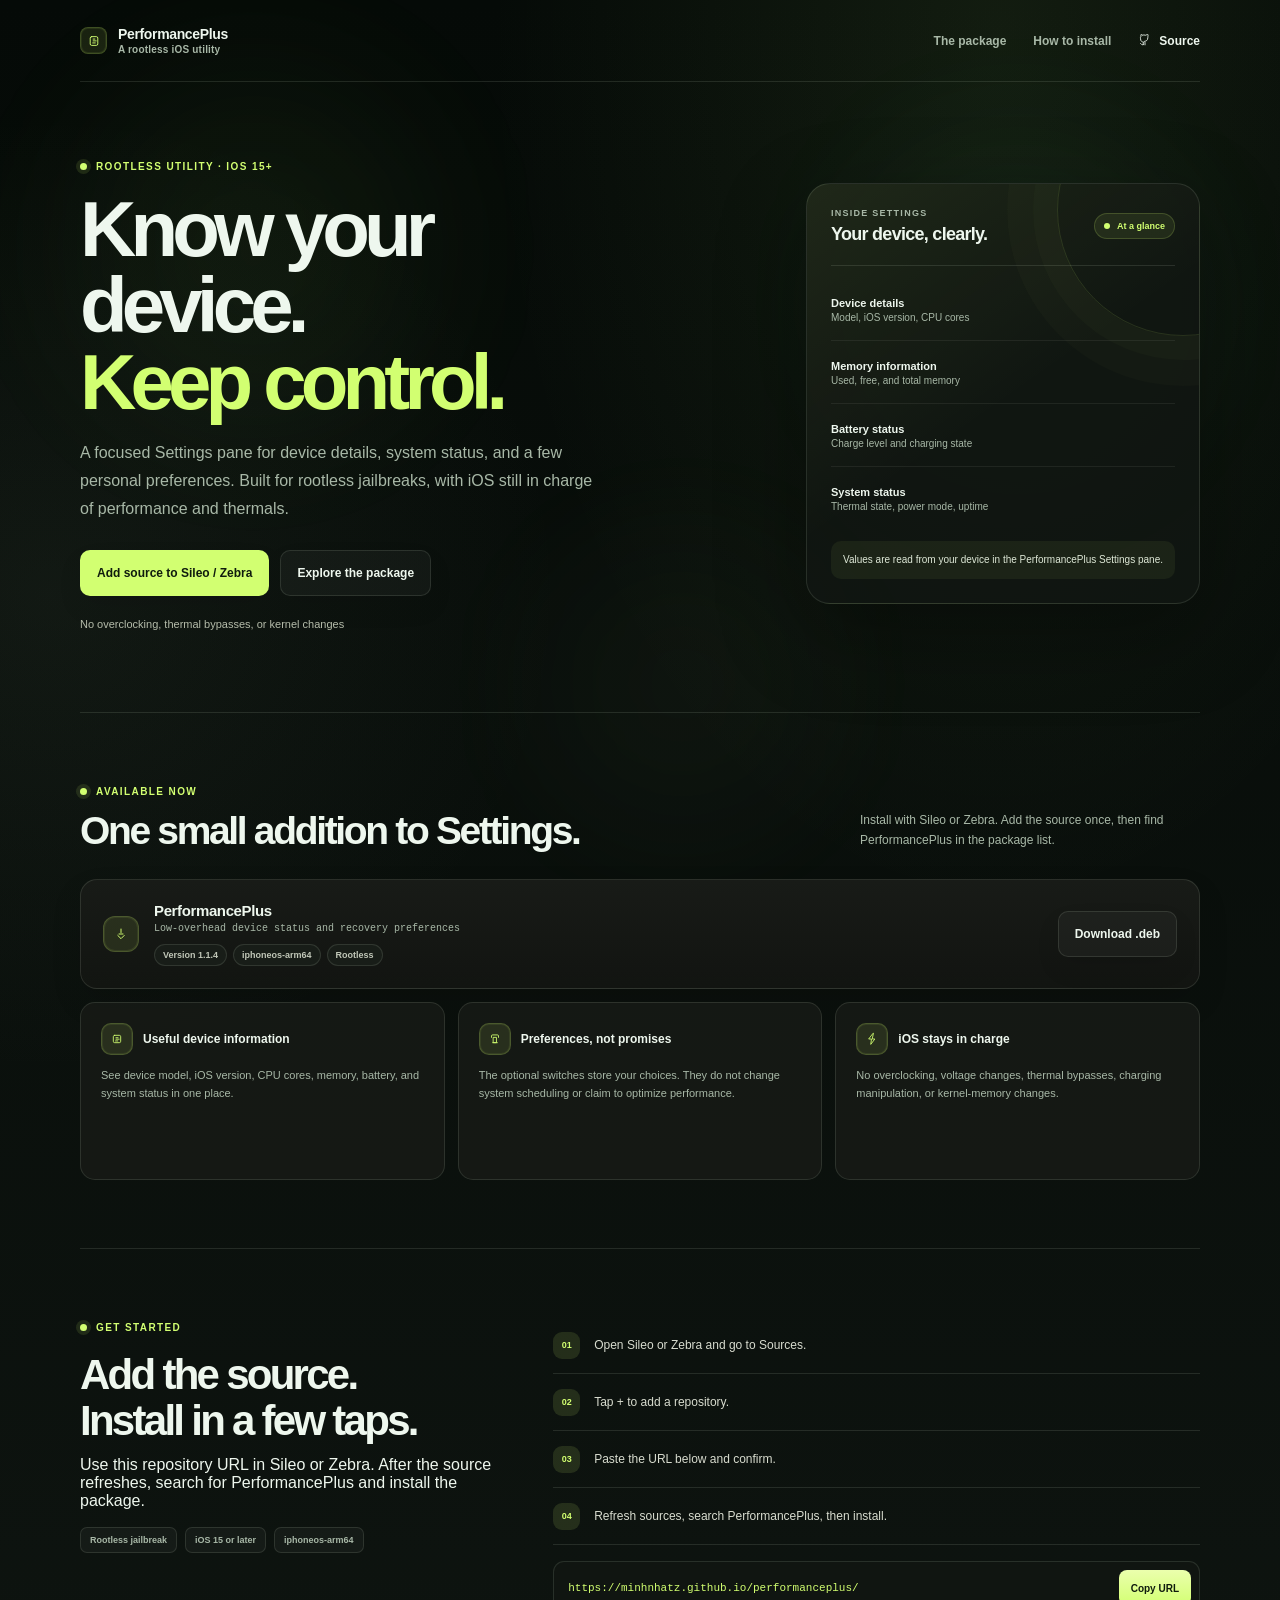
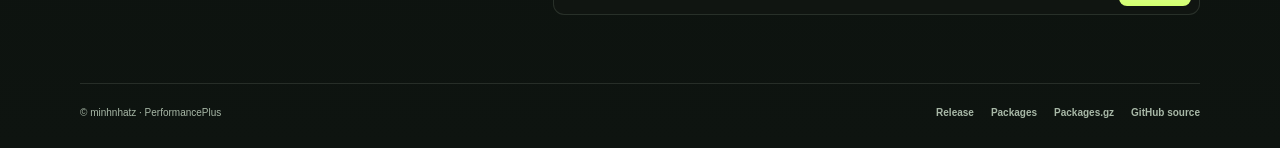
==== repo/index.html @ 2480eac1 "Add minimal icons to website Co-authored-by: Copilot <223556219+Copilot@users.noreply.github.com>" ====
<!doctype html>
<html lang="en">
<head>
  <meta charset="utf-8">
  <meta name="viewport" content="width=device-width, initial-scale=1">
  <meta name="theme-color" content="#10120f">
  <meta name="description" content="PerformancePlus is a rootless iOS tweak for device information and userspace preferences.">
  <title>PerformancePlus — Device info, at a glance</title>
  <link rel="stylesheet" href="styles.css?v=3">
  <script src="app.js?v=3" defer></script>
</head>
<body>
  <div class="bg-glow glow-one" aria-hidden="true"></div>
  <div class="bg-glow glow-two" aria-hidden="true"></div>
  <div class="bg-glow glow-three" aria-hidden="true"></div>

  <header class="shell topbar">
    <a class="brand" href="./" aria-label="PerformancePlus home">
      <span class="brand-mark" aria-hidden="true">
        <svg viewBox="0 0 24 24" aria-hidden="true"><path d="M8 4.5h8a2.5 2.5 0 0 1 2.5 2.5v10A2.5 2.5 0 0 1 16 19.5H8A2.5 2.5 0 0 1 5.5 17V7A2.5 2.5 0 0 1 8 4.5Zm2.5 4.2h3m-3 3.1h5.2M9.8 15.3h4.4" fill="none" stroke="currentColor" stroke-width="1.6" stroke-linecap="round" stroke-linejoin="round"/></svg>
      </span>
      <span>PerformancePlus<span class="brand-caption">A rootless iOS utility</span></span>
    </a>
    <nav class="nav-links" aria-label="Main navigation">
      <a href="#package">The package</a>
      <a href="#install">How to install</a>
      <a class="nav-github" href="https://github.com/minhnhatz/performanceplus" target="_blank" rel="noreferrer">
        <svg viewBox="0 0 24 24" aria-hidden="true"><path d="M9 18.3c-3.3 1-3.3-1.7-4.5-2.1m7.5 2.4V15a3.2 3.2 0 0 0-.9-2.5c2.8-.3 5.7-1.4 5.7-6.1A4.7 4.7 0 0 0 17 3.9a4.4 4.4 0 0 0-.1-3.1s-1.1-.3-3.6 1.3a12.5 12.5 0 0 0-6.6 0C6.3.5 5.2.8 5.2.8A4.4 4.4 0 0 0 5.1 3.9 4.7 4.7 0 0 0 4.3 8c0 4.7 2.9 5.8 5.7 6.1A3.2 3.2 0 0 0 9 15v3.3" fill="none" stroke="currentColor" stroke-width="1.5" stroke-linecap="round" stroke-linejoin="round"/></svg>
        Source
      </a>
    </nav>
  </header>

  <main>
    <section class="shell hero reveal" data-reveal>
      <div>
        <p class="eyebrow">Rootless utility · iOS 15+</p>
        <h1>Know your device.<br><span>Keep control.</span></h1>
        <p class="hero-copy">A focused Settings pane for device details, system status, and a few personal preferences. Built for rootless jailbreaks, with iOS still in charge of performance and thermals.</p>
        <div class="hero-actions">
          <a class="button button-primary" href="#install">Add source to Sileo / Zebra</a>
          <a class="button button-secondary" href="#package">Explore the package</a>
        </div>
        <p class="hero-note">No overclocking, thermal bypasses, or kernel changes</p>
      </div>

      <aside class="device-card reveal reveal-delay" data-reveal aria-label="Examples of device information shown in PerformancePlus">
        <div class="device-card-head">
          <div>
            <p class="device-card-label">Inside Settings</p>
            <h2>Your device, clearly.</h2>
          </div>
          <span class="device-chip">At a glance</span>
        </div>
        <ul class="device-list">
          <li>
            <span><strong>Device details</strong><small>Model, iOS version, CPU cores</small></span>
          </li>
          <li>
            <span><strong>Memory information</strong><small>Used, free, and total memory</small></span>
          </li>
          <li>
            <span><strong>Battery status</strong><small>Charge level and charging state</small></span>
          </li>
          <li>
            <span><strong>System status</strong><small>Thermal state, power mode, uptime</small></span>
          </li>
        </ul>
        <p class="device-card-foot">Values are read from your device in the PerformancePlus Settings pane.</p>
      </aside>
    </section>

    <section class="shell section reveal" id="package" data-reveal>
      <div class="section-heading">
        <div>
          <p class="eyebrow">Available now</p>
          <h2>One small addition to Settings.</h2>
        </div>
        <p>Install with Sileo or Zebra. Add the source once, then find PerformancePlus in the package list.</p>
      </div>

      <article class="package-card reveal reveal-delay" data-reveal>
        <div class="package-main">
          <span class="package-icon" aria-hidden="true">
            <svg viewBox="0 0 24 24" aria-hidden="true"><path d="M12 3.5v6m-3.4 2.5L12 12l3.4 0M6.5 14.5l5.5 5.5 5.5-5.5" fill="none" stroke="currentColor" stroke-width="1.7" stroke-linecap="round" stroke-linejoin="round"/></svg>
          </span>
          <div>
            <h3 class="package-title">PerformancePlus</h3>
            <p class="package-id">Low-overhead device status and recovery preferences</p>
            <div class="package-meta">
              <span class="pill">Version 1.1.4</span>
              <span class="pill">iphoneos-arm64</span>
              <span class="pill">Rootless</span>
            </div>
          </div>
        </div>
        <a class="button button-secondary package-download" href="pool/main/c/com.blue.performanceplus/com.blue.performanceplus_1.1.4_iphoneos-arm64.deb" download>Download .deb</a>
      </article>

      <div class="feature-grid">
        <article class="feature-card reveal" data-reveal>
          <div class="feature-head">
            <span class="feature-icon" aria-hidden="true">
              <svg viewBox="0 0 24 24" aria-hidden="true"><path d="M8 5.7h8a2.3 2.3 0 0 1 2.3 2.3v8A2.3 2.3 0 0 1 16 18.3H8A2.3 2.3 0 0 1 5.7 16V8A2.3 2.3 0 0 1 8 5.7Zm2.2 4.1h3.6M10.3 12.3h5.4M9.5 15.3h3.8" fill="none" stroke="currentColor" stroke-width="1.5" stroke-linecap="round" stroke-linejoin="round"/></svg>
            </span>
            <h3>Useful device information</h3>
          </div>
          <p>See device model, iOS version, CPU cores, memory, battery, and system status in one place.</p>
        </article>
        <article class="feature-card reveal reveal-delay" data-reveal>
          <div class="feature-head">
            <span class="feature-icon" aria-hidden="true">
              <svg viewBox="0 0 24 24" aria-hidden="true"><path d="M6 9.2V6.8A1.8 1.8 0 0 1 7.8 5h8.4A1.8 1.8 0 0 1 18 6.8v2.4M8 18.3h8M9.5 9.2h5v9.1h-5z" fill="none" stroke="currentColor" stroke-width="1.5" stroke-linecap="round" stroke-linejoin="round"/></svg>
            </span>
            <h3>Preferences, not promises</h3>
          </div>
          <p>The optional switches store your choices. They do not change system scheduling or claim to optimize performance.</p>
        </article>
        <article class="feature-card reveal reveal-delay-2" data-reveal>
          <div class="feature-head">
            <span class="feature-icon" aria-hidden="true">
              <svg viewBox="0 0 24 24" aria-hidden="true"><path d="M13.3 2.8 6.3 12h4.8l-1.2 9.2 7-9.2h-4.5l1.9-9.2Z" fill="none" stroke="currentColor" stroke-width="1.5" stroke-linecap="round" stroke-linejoin="round"/></svg>
            </span>
            <h3>iOS stays in charge</h3>
          </div>
          <p>No overclocking, voltage changes, thermal bypasses, charging manipulation, or kernel-memory changes.</p>
        </article>
      </div>
    </section>

    <section class="shell section reveal" id="install" data-reveal>
      <div class="install-layout">
        <div class="install-intro">
          <p class="eyebrow">Get started</p>
          <h2>Add the source.<br>Install in a few taps.</h2>
          <p>Use this repository URL in Sileo or Zebra. After the source refreshes, search for PerformancePlus and install the package.</p>
          <div class="compatibility" aria-label="Compatibility">
            <span>Rootless jailbreak</span>
            <span>iOS 15 or later</span>
            <span>iphoneos-arm64</span>
          </div>
        </div>
        <div class="reveal reveal-delay" data-reveal>
          <ol class="install-steps">
            <li>Open Sileo or Zebra and go to Sources.</li>
            <li>Tap + to add a repository.</li>
            <li>Paste the URL below and confirm.</li>
            <li>Refresh sources, search PerformancePlus, then install.</li>
          </ol>
          <div class="source-copy">
            <code>https://minhnhatz.github.io/performanceplus/</code>
            <button type="button" data-copy-source="https://minhnhatz.github.io/performanceplus/" aria-label="Copy repository URL">Copy URL</button>
            <span class="sr-only" id="copy-status" aria-live="polite"></span>
          </div>
        </div>
      </div>
    </section>
  </main>

  <footer class="shell footer">
    <p>© minhnhatz · PerformancePlus</p>
    <nav class="footer-links" aria-label="Repository links">
      <a href="Release">Release</a>
      <a href="Packages">Packages</a>
      <a href="Packages.gz">Packages.gz</a>
      <a href="https://github.com/minhnhatz/performanceplus" target="_blank" rel="noreferrer">GitHub source</a>
    </nav>
  </footer>
</body>
</html>
---- repo/styles.css ----
:root {
  color-scheme: dark;
  --page: #050b08;
  --surface: rgba(17, 22, 18, 0.92);
  --surface-raised: rgba(26, 31, 25, 0.96);
  --text: #eef7ee;
  --muted: #a8b8a7;
  --line: rgba(218, 232, 209, 0.12);
  --accent: #d2ff71;
  --accent-ink: #0f1b0d;
  --blue: #d7f0b2;
  --shell: 1120px;
  font-family: -apple-system, BlinkMacSystemFont, "Segoe UI", sans-serif;
  font-synthesis: none;
  text-rendering: optimizeLegibility;
}

* {
  box-sizing: border-box;
}

html {
  min-width: 320px;
  scroll-behavior: smooth;
  scroll-padding-top: 88px;
}

body {
  position: relative;
  min-height: 100vh;
  margin: 0;
  color: var(--text);
  background:
    radial-gradient(ellipse at 78% 2%, rgba(179, 244, 123, 0.08), transparent 32rem),
    radial-gradient(ellipse at 4% 34%, rgba(136, 160, 130, 0.08), transparent 32rem),
    linear-gradient(180deg, #050a07 0%, #0e1410 100%);
  overflow-x: hidden;
}

.bg-glow {
  position: fixed;
  z-index: 0;
  border-radius: 50%;
  filter: blur(90px);
  opacity: 0.75;
  pointer-events: none;
  animation: floatGlow 9s ease-in-out infinite alternate;
}

.glow-one {
  top: 8%;
  left: 6%;
  width: 22rem;
  height: 22rem;
  background: rgba(170, 232, 107, 0.08);
}

.glow-two {
  right: 8%;
  top: 16%;
  width: 20rem;
  height: 20rem;
  background: rgba(110, 255, 180, 0.08);
  animation-delay: 1.2s;
}

.glow-three {
  left: 42%;
  bottom: 8%;
  width: 18rem;
  height: 18rem;
  background: rgba(204, 255, 166, 0.05);
  animation-delay: 2.2s;
}

a {
  color: inherit;
  text-decoration: none;
}

a:focus-visible,
button:focus-visible {
  outline: 3px solid var(--accent);
  outline-offset: 4px;
}

button {
  font: inherit;
}

.shell {
  width: min(var(--shell), calc(100% - 48px));
  margin: 0 auto;
}

.topbar {
  position: relative;
  z-index: 1;
  display: flex;
  min-height: 82px;
  align-items: center;
  justify-content: space-between;
  border-bottom: 1px solid var(--line);
}

main {
  position: relative;
  z-index: 1;
}

.brand {
  display: inline-flex;
  align-items: center;
  gap: 11px;
  font-size: 14px;
  font-weight: 750;
  letter-spacing: -0.025em;
}

.brand-mark,
.package-icon,
.feature-icon {
  display: inline-flex;
  align-items: center;
  justify-content: center;
  color: var(--accent);
  background: rgba(210, 255, 113, 0.1);
  border: 1px solid rgba(210, 255, 113, 0.2);
  box-shadow: inset 0 0 0 1px rgba(210, 255, 113, 0.08);
}

.brand-mark {
  width: 27px;
  height: 27px;
  border-radius: 8px;
}

.brand-mark svg,
.package-icon svg,
.feature-icon svg,
.nav-github svg {
  width: 14px;
  height: 14px;
}

.brand-caption {
  display: block;
  margin-top: 2px;
  color: var(--muted);
  font-size: 10px;
  font-weight: 550;
  letter-spacing: 0.02em;
}

.nav-links {
  display: flex;
  align-items: center;
  gap: 27px;
  color: var(--muted);
  font-size: 12px;
  font-weight: 650;
}

.nav-links a,
.footer-links a {
  transition: color 150ms ease;
}

.nav-links a:hover,
.footer-links a:hover {
  color: var(--accent);
}

.nav-github {
  display: inline-flex;
  align-items: center;
  gap: 7px;
  color: var(--text);
}

.nav-github svg {
  display: block;
}

.hero {
  display: grid;
  min-height: 570px;
  grid-template-columns: minmax(0, 1.05fr) minmax(340px, 0.95fr);
  align-items: center;
  gap: 70px;
  padding: 74px 0 82px;
}

.eyebrow {
  display: inline-flex;
  align-items: center;
  gap: 9px;
  margin: 0 0 19px;
  color: var(--accent);
  font-size: 10px;
  font-weight: 800;
  letter-spacing: 0.14em;
  text-transform: uppercase;
}

.eyebrow::before {
  width: 7px;
  height: 7px;
  background: currentColor;
  border-radius: 50%;
  box-shadow: 0 0 0 4px rgba(210, 255, 113, 0.11);
  content: "";
}

h1,
h2,
h3,
p {
  margin-top: 0;
}

h1 {
  max-width: 640px;
  margin-bottom: 19px;
  font-size: clamp(48px, 7vw, 78px);
  font-weight: 720;
  letter-spacing: -0.075em;
  line-height: 0.98;
}

h1 span {
  color: var(--accent);
}

.hero-copy {
  max-width: 520px;
  margin-bottom: 27px;
  color: var(--muted);
  font-size: 16px;
  line-height: 1.75;
}

.hero-actions {
  display: flex;
  flex-wrap: wrap;
  align-items: center;
  gap: 11px;
}

.button {
  display: inline-flex;
  min-height: 46px;
  align-items: center;
  justify-content: center;
  gap: 9px;
  padding: 0 16px;
  border: 1px solid transparent;
  border-radius: 10px;
  cursor: pointer;
  font-size: 12px;
  font-weight: 750;
  transition: transform 180ms ease, background 180ms ease, border-color 180ms ease, box-shadow 180ms ease;
  box-shadow: 0 12px 24px rgba(0, 0, 0, 0.08);
}

.button:hover {
  transform: translateY(-2px) scale(1.01);
  box-shadow: 0 18px 32px rgba(160, 215, 100, 0.18);
}

.button-primary {
  color: var(--accent-ink);
  background: var(--accent);
}

.button-primary:hover {
  background: #dffb8b;
}

.button-secondary {
  color: var(--text);
  background: rgba(255, 255, 255, 0.035);
  border-color: var(--line);
}

.button-secondary:hover {
  border-color: rgba(210, 255, 113, 0.45);
}

.hero-note {
  display: flex;
  align-items: center;
  gap: 8px;
  margin: 22px 0 0;
  color: #b5bcaa;
  font-size: 11px;
}

.device-card {
  position: relative;
  overflow: hidden;
  max-width: 440px;
  justify-self: end;
  padding: 24px;
  background:
    linear-gradient(145deg, rgba(210, 255, 113, 0.08), transparent 52%),
    var(--surface);
  border: 1px solid var(--line);
  border-radius: 24px;
  box-shadow: 0 28px 90px rgba(0, 0, 0, 0.32);
  transition: transform 250ms ease, box-shadow 250ms ease, border-color 250ms ease;
}

.device-card:hover,
.package-card:hover,
.feature-card:hover {
  transform: translateY(-4px);
  border-color: rgba(210, 255, 113, 0.25);
  box-shadow: 0 24px 60px rgba(0, 0, 0, 0.22);
}

.device-card::after {
  position: absolute;
  top: -100px;
  right: -110px;
  width: 250px;
  height: 250px;
  border: 1px solid rgba(210, 255, 113, 0.12);
  border-radius: 50%;
  box-shadow: 0 0 0 24px rgba(210, 255, 113, 0.02), 0 0 0 50px rgba(210, 255, 113, 0.015);
  animation: ringPulse 6s ease-in-out infinite alternate;
  content: "";
  pointer-events: none;
}

.device-card-head {
  position: relative;
  z-index: 1;
  display: flex;
  align-items: center;
  justify-content: space-between;
  padding-bottom: 20px;
  border-bottom: 1px solid var(--line);
}

.device-card-label {
  margin: 0 0 6px;
  color: var(--muted);
  font-size: 9px;
  font-weight: 800;
  letter-spacing: 0.14em;
  text-transform: uppercase;
}

.device-card-head h2 {
  margin: 0;
  font-size: 18px;
  font-weight: 680;
  letter-spacing: -0.04em;
}

.device-chip {
  display: inline-flex;
  align-items: center;
  gap: 7px;
  padding: 7px 9px;
  color: var(--accent);
  background: rgba(210, 255, 113, 0.08);
  border: 1px solid rgba(210, 255, 113, 0.18);
  border-radius: 999px;
  font-size: 9px;
  font-weight: 750;
}

.device-chip::before {
  width: 6px;
  height: 6px;
  background: currentColor;
  border-radius: 50%;
  content: "";
}

.device-list {
  position: relative;
  z-index: 1;
  display: grid;
  gap: 2px;
  margin: 14px 0 0;
  padding: 0;
  list-style: none;
}

.device-list li {
  display: flex;
  min-height: 61px;
  align-items: center;
  gap: 13px;
  border-bottom: 1px solid rgba(231, 238, 218, 0.07);
}

.device-list li:last-child {
  border-bottom: 0;
}

.device-list strong,
.device-list small {
  display: block;
}

.device-list strong {
  margin-bottom: 3px;
  font-size: 11px;
  font-weight: 700;
}

.device-list small {
  color: var(--muted);
  font-size: 10px;
}

.device-card-foot {
  position: relative;
  z-index: 1;
  margin: 11px 0 0;
  padding: 11px 12px;
  color: #dfe9d8;
  background: rgba(210, 255, 113, 0.06);
  border-radius: 10px;
  font-size: 10px;
  line-height: 1.6;
}

.section {
  padding: 68px 0;
  border-top: 1px solid var(--line);
}

.section-heading {
  display: flex;
  align-items: end;
  justify-content: space-between;
  gap: 25px;
  margin-bottom: 26px;
}

.section-heading .eyebrow {
  margin-bottom: 12px;
}

.section-heading h2 {
  margin: 0;
  font-size: clamp(27px, 4vw, 39px);
  font-weight: 690;
  letter-spacing: -0.06em;
}

.section-heading > p {
  max-width: 340px;
  margin: 0 0 3px;
  color: var(--muted);
  font-size: 12px;
  line-height: 1.7;
}

.package-card {
  display: grid;
  grid-template-columns: minmax(0, 1fr) auto;
  align-items: center;
  gap: 22px;
  padding: 22px;
  background: linear-gradient(180deg, rgba(25, 28, 24, 0.96), rgba(19, 21, 18, 0.94));
  border: 1px solid var(--line);
  border-radius: 17px;
  box-shadow: 0 14px 30px rgba(0, 0, 0, 0.12);
  transition: transform 220ms ease, box-shadow 220ms ease, border-color 220ms ease;
  position: relative;
  overflow: hidden;
}

.package-card::before,
.feature-card::before,
.device-card::before {
  content: "";
  position: absolute;
  inset: 0;
  background: linear-gradient(120deg, transparent 30%, rgba(255,255,255,0.07), transparent 70%);
  transform: translateX(-120%);
  animation: shimmer 9s ease-in-out infinite;
  pointer-events: none;
}

.package-main {
  display: flex;
  min-width: 0;
  align-items: center;
  gap: 15px;
}

.package-title {
  margin: 0 0 4px;
  font-size: 15px;
  font-weight: 750;
  letter-spacing: -0.025em;
}

.package-id {
  overflow-wrap: anywhere;
  margin: 0;
  color: var(--muted);
  font-family: ui-monospace, SFMono-Regular, Menlo, monospace;
  font-size: 10px;
}

.package-meta {
  display: flex;
  flex-wrap: wrap;
  gap: 6px;
  margin-top: 10px;
}

.pill {
  padding: 5px 8px;
  color: #c1c7b8;
  background: var(--surface-raised);
  border: 1px solid var(--line);
  border-radius: 999px;
  font-size: 9px;
  font-weight: 700;
}

.package-download {
  flex: 0 0 auto;
}

.feature-grid {
  display: grid;
  grid-template-columns: repeat(3, 1fr);
  gap: 13px;
  margin-top: 13px;
}

.feature-card {
  position: relative;
  overflow: hidden;
  min-height: 178px;
  padding: 20px;
  background: rgba(25, 28, 24, 0.72);
  border: 1px solid var(--line);
  border-radius: 15px;
  transition: transform 220ms ease, box-shadow 220ms ease, border-color 220ms ease;
}

.feature-head {
  display: flex;
  align-items: center;
  gap: 10px;
  margin-bottom: 11px;
}

.feature-icon {
  width: 32px;
  height: 32px;
  border-radius: 10px;
}

.feature-card h3 {
  margin: 0;
  font-size: 12px;
  font-weight: 750;
}

.feature-card p {
  margin: 0;
  color: var(--muted);
  font-size: 11px;
  line-height: 1.65;
}

.package-icon {
  width: 36px;
  height: 36px;
  border-radius: 12px;
  flex-shrink: 0;
}

.install-layout {
  display: grid;
  grid-template-columns: minmax(0, 0.8fr) minmax(0, 1.2fr);
  gap: 42px;
  align-items: start;
}

.install-intro h2 {
  max-width: 380px;
  margin: 0 0 13px;
  font-size: clamp(30px, 4vw, 42px);
  font-weight: 690;
  letter-spacing: -0.065em;
  line-height: 1.08;
}

.install-intro > p:last-child {
  max-width: 360px;
  margin: 0;
  color: var(--muted);
  font-size: 12px;
  line-height: 1.75;
}

.install-steps {
  display: grid;
  gap: 0;
  margin: 0;
  padding: 0;
  list-style: none;
  counter-reset: step;
}

.install-steps li {
  display: flex;
  min-height: 57px;
  align-items: center;
  gap: 14px;
  color: #d8dccf;
  border-bottom: 1px solid var(--line);
  font-size: 12px;
  line-height: 1.5;
  counter-increment: step;
}

.install-steps li::before {
  display: grid;
  width: 27px;
  height: 27px;
  flex: 0 0 27px;
  place-items: center;
  color: var(--accent);
  background: rgba(210, 255, 113, 0.12);
  border-radius: 9px;
  content: counter(step, decimal-leading-zero);
  font-size: 9px;
  font-weight: 800;
}

.source-copy {
  display: flex;
  min-height: 54px;
  align-items: center;
  gap: 12px;
  margin-top: 16px;
  padding: 7px 8px 7px 14px;
  background: var(--surface);
  border: 1px solid var(--line);
  border-radius: 11px;
}

.source-copy code {
  overflow: hidden;
  flex: 1;
  color: var(--accent);
  font-family: ui-monospace, SFMono-Regular, Menlo, monospace;
  font-size: 11px;
  text-overflow: ellipsis;
  white-space: nowrap;
}

.source-copy button {
  min-height: 36px;
  padding: 0 12px;
  color: var(--accent-ink);
  background: linear-gradient(180deg, #ebffad, var(--accent));
  border: 0;
  border-radius: 8px;
  cursor: pointer;
  font-size: 10px;
  font-weight: 800;
  transition: transform 180ms ease, box-shadow 180ms ease;
}

.source-copy button:hover {
  transform: translateY(-1px);
  box-shadow: 0 12px 24px rgba(210, 255, 113, 0.24);
}

.compatibility {
  display: flex;
  flex-wrap: wrap;
  gap: 8px;
  margin-top: 17px;
}

.compatibility span {
  padding: 7px 9px;
  color: var(--muted);
  background: rgba(255, 255, 255, 0.035);
  border: 1px solid var(--line);
  border-radius: 7px;
  font-size: 9px;
  font-weight: 650;
}

.footer {
  position: relative;
  z-index: 1;
  display: flex;
  align-items: center;
  justify-content: space-between;
  gap: 20px;
  padding: 23px 0 30px;
  color: var(--muted);
  border-top: 1px solid var(--line);
  font-size: 10px;
}

.footer p {
  margin: 0;
}

.footer-links {
  display: flex;
  flex-wrap: wrap;
  gap: 17px;
  font-weight: 650;
}

.sr-only {
  position: absolute;
  overflow: hidden;
  width: 1px;
  height: 1px;
  clip: rect(0, 0, 0, 0);
  white-space: nowrap;
}

.reveal {
  opacity: 0;
  transform: translateY(24px);
  transition: opacity 700ms ease, transform 700ms ease;
}

.reveal.visible {
  opacity: 1;
  transform: translateY(0);
}

.reveal-delay {
  transition-delay: 120ms;
}

.reveal-delay-2 {
  transition-delay: 220ms;
}

@keyframes floatGlow {
  0% {
    transform: translate3d(-18px, 10px, 0) scale(0.92);
  }
  100% {
    transform: translate3d(38px, -36px, 0) scale(1.16);
  }
}

@keyframes ringPulse {
  0% {
    opacity: 0.45;
    transform: scale(0.92);
  }
  100% {
    opacity: 1;
    transform: scale(1.08);
  }
}

@keyframes shimmer {
  0%, 100% {
    transform: translateX(-120%);
    opacity: 0;
  }
  20%, 80% {
    opacity: 1;
  }
  100% {
    transform: translateX(120%);
    opacity: 0;
  }
}

@media (max-width: 800px) {
  .hero {
    min-height: auto;
    grid-template-columns: 1fr;
    gap: 48px;
    padding: 68px 0 62px;
  }

  .hero-copy {
    max-width: 620px;
  }

  .device-card {
    width: min(100%, 500px);
    justify-self: center;
  }

  .section {
    padding: 55px 0;
  }

  .install-layout {
    grid-template-columns: 1fr;
    gap: 26px;
  }
}

@media (max-width: 600px) {
  .shell {
    width: min(100% - 34px, 500px);
  }

  .topbar {
    min-height: 70px;
  }

  .nav-links {
    gap: 16px;
    font-size: 11px;
  }

  .nav-links a:first-child {
    display: none;
  }

  .nav-github svg {
    display: none;
  }

  .hero {
    gap: 38px;
    padding: 55px 0 48px;
  }

  h1 {
    font-size: clamp(46px, 13vw, 66px);
  }

  .hero-copy {
    font-size: 14px;
  }

  .hero-actions .button {
    min-height: 43px;
    padding: 0 12px;
    font-size: 11px;
  }

  .device-card {
    padding: 19px;
    border-radius: 19px;
  }

  .section {
    padding: 44px 0;
  }

  .section-heading {
    display: block;
  }

  .section-heading > p {
    margin-top: 11px;
  }

  .package-card {
    grid-template-columns: 1fr;
    gap: 17px;
    padding: 17px;
  }

  .package-download {
    width: 100%;
  }

  .feature-grid {
    grid-template-columns: 1fr;
  }

  .feature-card {
    min-height: 0;
    padding: 17px;
  }

  .footer {
    align-items: flex-start;
    flex-direction: column;
  }
}

@media (prefers-reduced-motion: reduce) {
  *,
  *::before,
  *::after {
    scroll-behavior: auto !important;
    transition-duration: 0.01ms !important;
    animation-duration: 0.01ms !important;
    animation-iteration-count: 1 !important;
  }
}
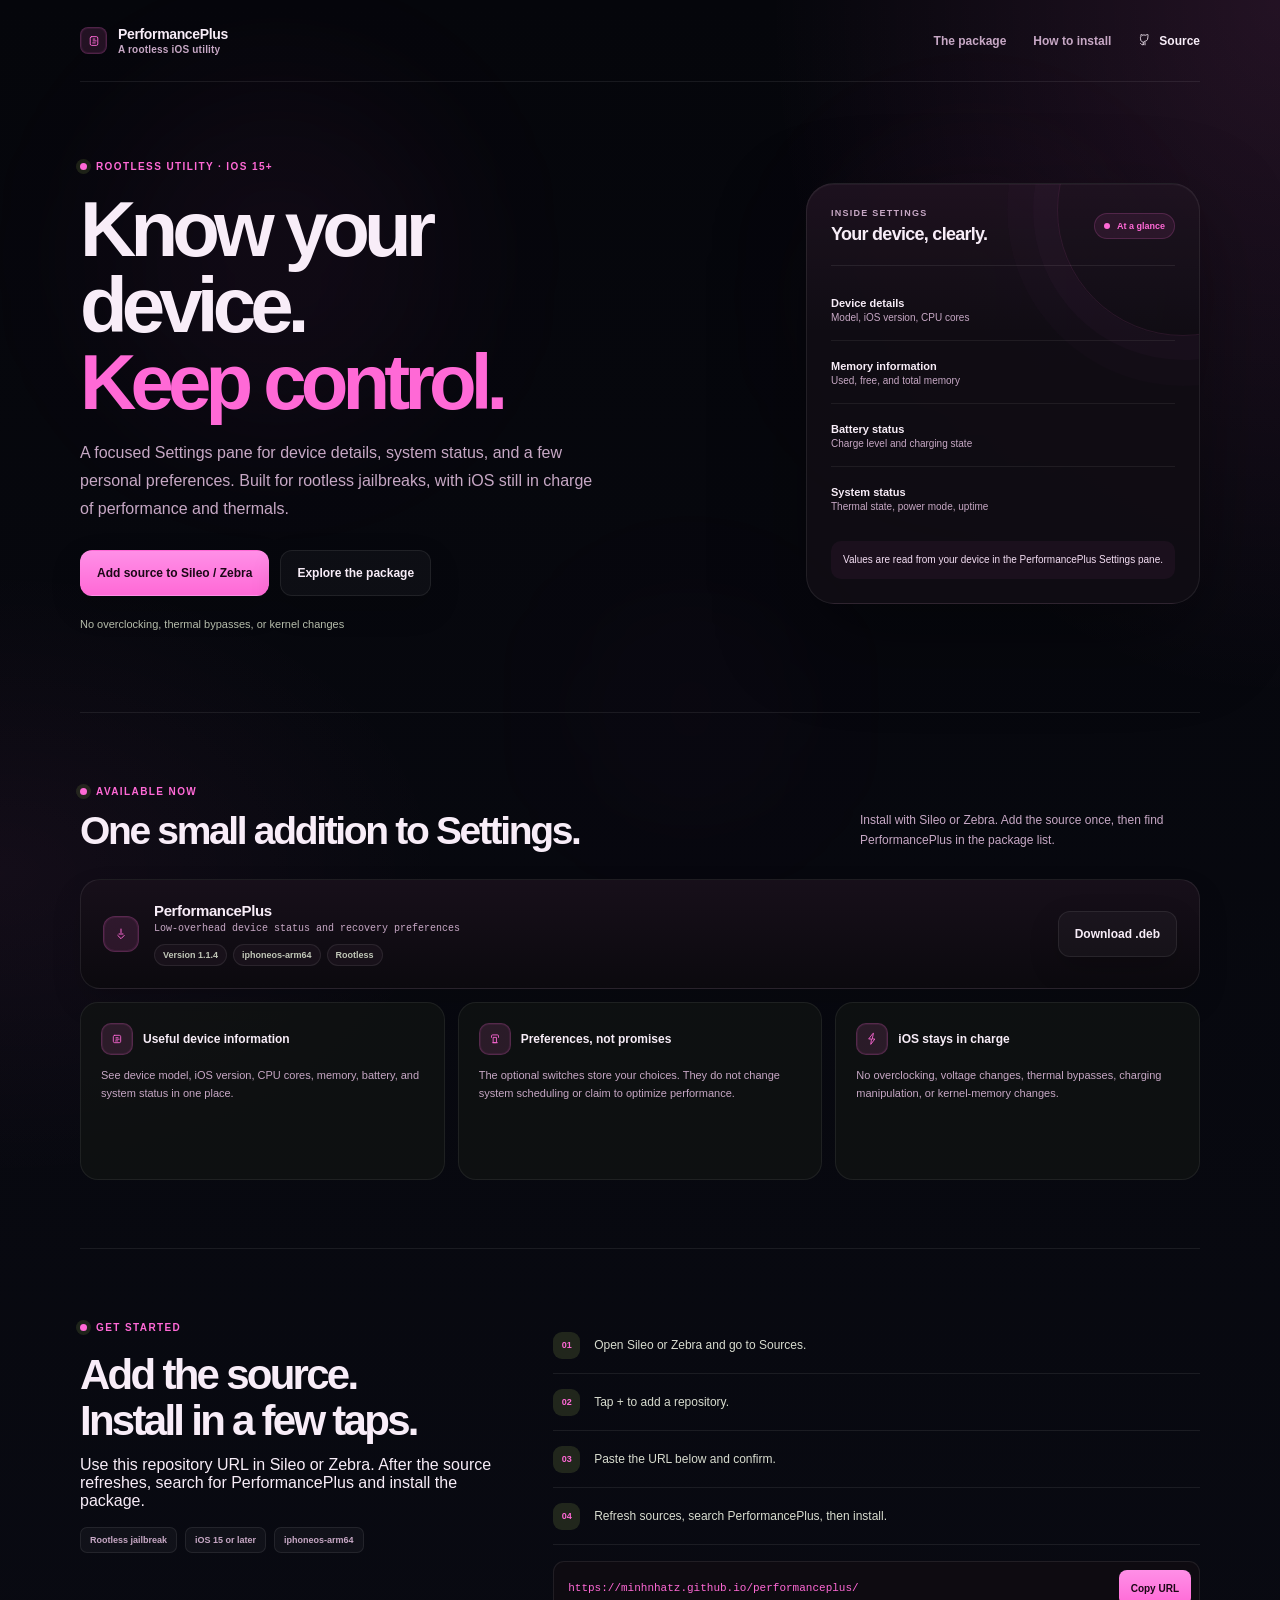
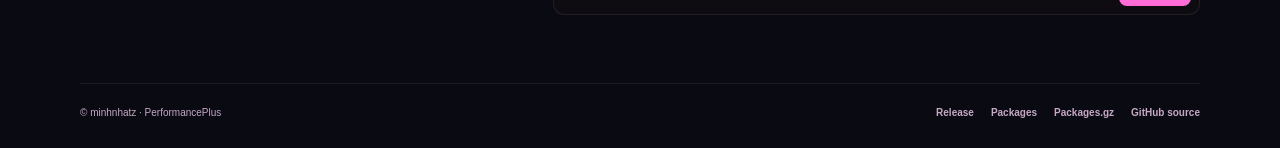
==== commit 28b1782d: "Bust website stylesheet cache Co-authored-by: Copilot <223556219+Copilot@users.noreply.github.com>" ====
--- a/repo/index.html
+++ b/repo/index.html
@@ -6,7 +6,7 @@
   <meta name="theme-color" content="#10120f">
   <meta name="description" content="PerformancePlus is a rootless iOS tweak for device information and userspace preferences.">
   <title>PerformancePlus — Device info, at a glance</title>
-  <link rel="stylesheet" href="styles.css?v=3">
+  <link rel="stylesheet" href="styles.css?v=4">
   <script src="app.js?v=3" defer></script>
 </head>
 <body>
--- a/repo/styles.css
+++ b/repo/styles.css
@@ -1,16 +1,16 @@
 :root {
   color-scheme: dark;
-  --page: #050b08;
-  --surface: rgba(17, 22, 18, 0.92);
-  --surface-raised: rgba(26, 31, 25, 0.96);
-  --text: #eef7ee;
-  --muted: #a8b8a7;
-  --line: rgba(218, 232, 209, 0.12);
-  --accent: #d2ff71;
-  --accent-ink: #0f1b0d;
-  --blue: #d7f0b2;
+  --page: #07070b;
+  --surface: rgba(16, 12, 18, 0.86);
+  --surface-raised: rgba(25, 18, 28, 0.96);
+  --text: #f8edf8;
+  --muted: #c7a8c5;
+  --line: rgba(255, 255, 255, 0.08);
+  --accent: #ff69d6;
+  --accent-strong: #ff8fe7;
+  --accent-ink: #1b0716;
   --shell: 1120px;
-  font-family: -apple-system, BlinkMacSystemFont, "Segoe UI", sans-serif;
+  font-family: "SF Pro Display", "SF Pro Text", "Inter", "Segoe UI", sans-serif;
   font-synthesis: none;
   text-rendering: optimizeLegibility;
 }
@@ -31,9 +31,9 @@
   margin: 0;
   color: var(--text);
   background:
-    radial-gradient(ellipse at 78% 2%, rgba(179, 244, 123, 0.08), transparent 32rem),
-    radial-gradient(ellipse at 4% 34%, rgba(136, 160, 130, 0.08), transparent 32rem),
-    linear-gradient(180deg, #050a07 0%, #0e1410 100%);
+    radial-gradient(ellipse at top right, rgba(255, 105, 214, 0.12), transparent 32rem),
+    radial-gradient(ellipse at left center, rgba(255, 105, 214, 0.05), transparent 28rem),
+    linear-gradient(180deg, #05060b 0%, #090a12 100%);
   overflow-x: hidden;
 }
 
@@ -42,35 +42,35 @@
   z-index: 0;
   border-radius: 50%;
   filter: blur(90px);
-  opacity: 0.75;
+  opacity: 0.65;
   pointer-events: none;
-  animation: floatGlow 9s ease-in-out infinite alternate;
+  animation: floatGlow 11s ease-in-out infinite alternate;
 }
 
 .glow-one {
-  top: 8%;
-  left: 6%;
+  top: 9%;
+  left: 8%;
   width: 22rem;
   height: 22rem;
-  background: rgba(170, 232, 107, 0.08);
+  background: rgba(255, 105, 214, 0.08);
 }
 
 .glow-two {
-  right: 8%;
+  right: 12%;
   top: 16%;
-  width: 20rem;
-  height: 20rem;
-  background: rgba(110, 255, 180, 0.08);
-  animation-delay: 1.2s;
+  width: 19rem;
+  height: 19rem;
+  background: rgba(255, 105, 214, 0.06);
+  animation-delay: 1.4s;
 }
 
 .glow-three {
-  left: 42%;
-  bottom: 8%;
-  width: 18rem;
-  height: 18rem;
-  background: rgba(204, 255, 166, 0.05);
-  animation-delay: 2.2s;
+  left: 44%;
+  bottom: 7%;
+  width: 16rem;
+  height: 16rem;
+  background: rgba(255, 105, 214, 0.04);
+  animation-delay: 2.4s;
 }
 
 a {
@@ -124,9 +124,9 @@
   align-items: center;
   justify-content: center;
   color: var(--accent);
-  background: rgba(210, 255, 113, 0.1);
-  border: 1px solid rgba(210, 255, 113, 0.2);
-  box-shadow: inset 0 0 0 1px rgba(210, 255, 113, 0.08);
+  background: rgba(255, 105, 214, 0.12);
+  border: 1px solid rgba(255, 105, 214, 0.2);
+  box-shadow: inset 0 0 0 1px rgba(255, 105, 214, 0.08);
 }
 
 .brand-mark {
@@ -255,36 +255,36 @@
   gap: 9px;
   padding: 0 16px;
   border: 1px solid transparent;
-  border-radius: 10px;
+  border-radius: 12px;
   cursor: pointer;
   font-size: 12px;
   font-weight: 750;
   transition: transform 180ms ease, background 180ms ease, border-color 180ms ease, box-shadow 180ms ease;
-  box-shadow: 0 12px 24px rgba(0, 0, 0, 0.08);
+  box-shadow: 0 12px 30px rgba(0, 0, 0, 0.18);
 }
 
 .button:hover {
-  transform: translateY(-2px) scale(1.01);
-  box-shadow: 0 18px 32px rgba(160, 215, 100, 0.18);
+  transform: translateY(-1px);
+  box-shadow: 0 18px 32px rgba(255, 105, 214, 0.18);
 }
 
 .button-primary {
   color: var(--accent-ink);
-  background: var(--accent);
+  background: linear-gradient(180deg, var(--accent-strong), var(--accent));
 }
 
 .button-primary:hover {
-  background: #dffb8b;
+  background: linear-gradient(180deg, #ffc3f4, var(--accent));
 }
 
 .button-secondary {
   color: var(--text);
-  background: rgba(255, 255, 255, 0.035);
+  background: rgba(255, 255, 255, 0.03);
   border-color: var(--line);
 }
 
 .button-secondary:hover {
-  border-color: rgba(210, 255, 113, 0.45);
+  border-color: rgba(255, 105, 214, 0.45);
 }
 
 .hero-note {
@@ -303,20 +303,20 @@
   justify-self: end;
   padding: 24px;
   background:
-    linear-gradient(145deg, rgba(210, 255, 113, 0.08), transparent 52%),
-    var(--surface);
-  border: 1px solid var(--line);
-  border-radius: 24px;
-  box-shadow: 0 28px 90px rgba(0, 0, 0, 0.32);
+    linear-gradient(180deg, rgba(255, 105, 214, 0.06), transparent 36%),
+    rgba(17, 14, 20, 0.92);
+  border: 1px solid rgba(255, 255, 255, 0.08);
+  border-radius: 28px;
+  box-shadow: 0 30px 90px rgba(0, 0, 0, 0.34), inset 0 1px 0 rgba(255,255,255,0.04);
   transition: transform 250ms ease, box-shadow 250ms ease, border-color 250ms ease;
 }
 
 .device-card:hover,
 .package-card:hover,
 .feature-card:hover {
-  transform: translateY(-4px);
-  border-color: rgba(210, 255, 113, 0.25);
-  box-shadow: 0 24px 60px rgba(0, 0, 0, 0.22);
+  transform: translateY(-3px);
+  border-color: rgba(255, 105, 214, 0.22);
+  box-shadow: 0 24px 60px rgba(0, 0, 0, 0.28), inset 0 1px 0 rgba(255,255,255,0.04);
 }
 
 .device-card::after {
@@ -325,9 +325,9 @@
   right: -110px;
   width: 250px;
   height: 250px;
-  border: 1px solid rgba(210, 255, 113, 0.12);
+  border: 1px solid rgba(255, 105, 214, 0.1);
   border-radius: 50%;
-  box-shadow: 0 0 0 24px rgba(210, 255, 113, 0.02), 0 0 0 50px rgba(210, 255, 113, 0.015);
+  box-shadow: 0 0 0 24px rgba(255, 105, 214, 0.02), 0 0 0 50px rgba(255, 105, 214, 0.01);
   animation: ringPulse 6s ease-in-out infinite alternate;
   content: "";
   pointer-events: none;
@@ -365,8 +365,8 @@
   gap: 7px;
   padding: 7px 9px;
   color: var(--accent);
-  background: rgba(210, 255, 113, 0.08);
-  border: 1px solid rgba(210, 255, 113, 0.18);
+  background: rgba(255, 105, 214, 0.08);
+  border: 1px solid rgba(255, 105, 214, 0.18);
   border-radius: 999px;
   font-size: 9px;
   font-weight: 750;
@@ -423,8 +423,8 @@
   z-index: 1;
   margin: 11px 0 0;
   padding: 11px 12px;
-  color: #dfe9d8;
-  background: rgba(210, 255, 113, 0.06);
+  color: #f5dff5;
+  background: rgba(255, 105, 214, 0.05);
   border-radius: 10px;
   font-size: 10px;
   line-height: 1.6;
@@ -468,10 +468,10 @@
   align-items: center;
   gap: 22px;
   padding: 22px;
-  background: linear-gradient(180deg, rgba(25, 28, 24, 0.96), rgba(19, 21, 18, 0.94));
-  border: 1px solid var(--line);
-  border-radius: 17px;
-  box-shadow: 0 14px 30px rgba(0, 0, 0, 0.12);
+  background: linear-gradient(180deg, rgba(24, 16, 27, 0.96), rgba(12, 10, 15, 0.96));
+  border: 1px solid rgba(255, 255, 255, 0.08);
+  border-radius: 20px;
+  box-shadow: 0 14px 30px rgba(0, 0, 0, 0.14);
   transition: transform 220ms ease, box-shadow 220ms ease, border-color 220ms ease;
   position: relative;
   overflow: hidden;
@@ -496,6 +496,13 @@
   gap: 15px;
 }
 
+.package-icon {
+  width: 36px;
+  height: 36px;
+  border-radius: 12px;
+  flex-shrink: 0;
+}
+
 .package-title {
   margin: 0 0 4px;
   font-size: 15px;
@@ -544,9 +551,9 @@
   overflow: hidden;
   min-height: 178px;
   padding: 20px;
-  background: rgba(25, 28, 24, 0.72);
-  border: 1px solid var(--line);
-  border-radius: 15px;
+  background: rgba(17, 20, 19, 0.72);
+  border: 1px solid rgba(255, 255, 255, 0.07);
+  border-radius: 18px;
   transition: transform 220ms ease, box-shadow 220ms ease, border-color 220ms ease;
 }
 
@@ -561,6 +568,12 @@
   width: 32px;
   height: 32px;
   border-radius: 10px;
+}
+
+.feature-card:first-child .feature-icon,
+.feature-card:nth-child(2) .feature-icon,
+.feature-card:nth-child(3) .feature-icon {
+  background: rgba(255, 105, 214, 0.12);
 }
 
 .feature-card h3 {
@@ -668,7 +681,7 @@
   min-height: 36px;
   padding: 0 12px;
   color: var(--accent-ink);
-  background: linear-gradient(180deg, #ebffad, var(--accent));
+  background: linear-gradient(180deg, var(--accent-strong), var(--accent));
   border: 0;
   border-radius: 8px;
   cursor: pointer;
@@ -679,7 +692,7 @@
 
 .source-copy button:hover {
   transform: translateY(-1px);
-  box-shadow: 0 12px 24px rgba(210, 255, 113, 0.24);
+  box-shadow: 0 12px 24px rgba(255, 105, 214, 0.24);
 }
 
 .compatibility {
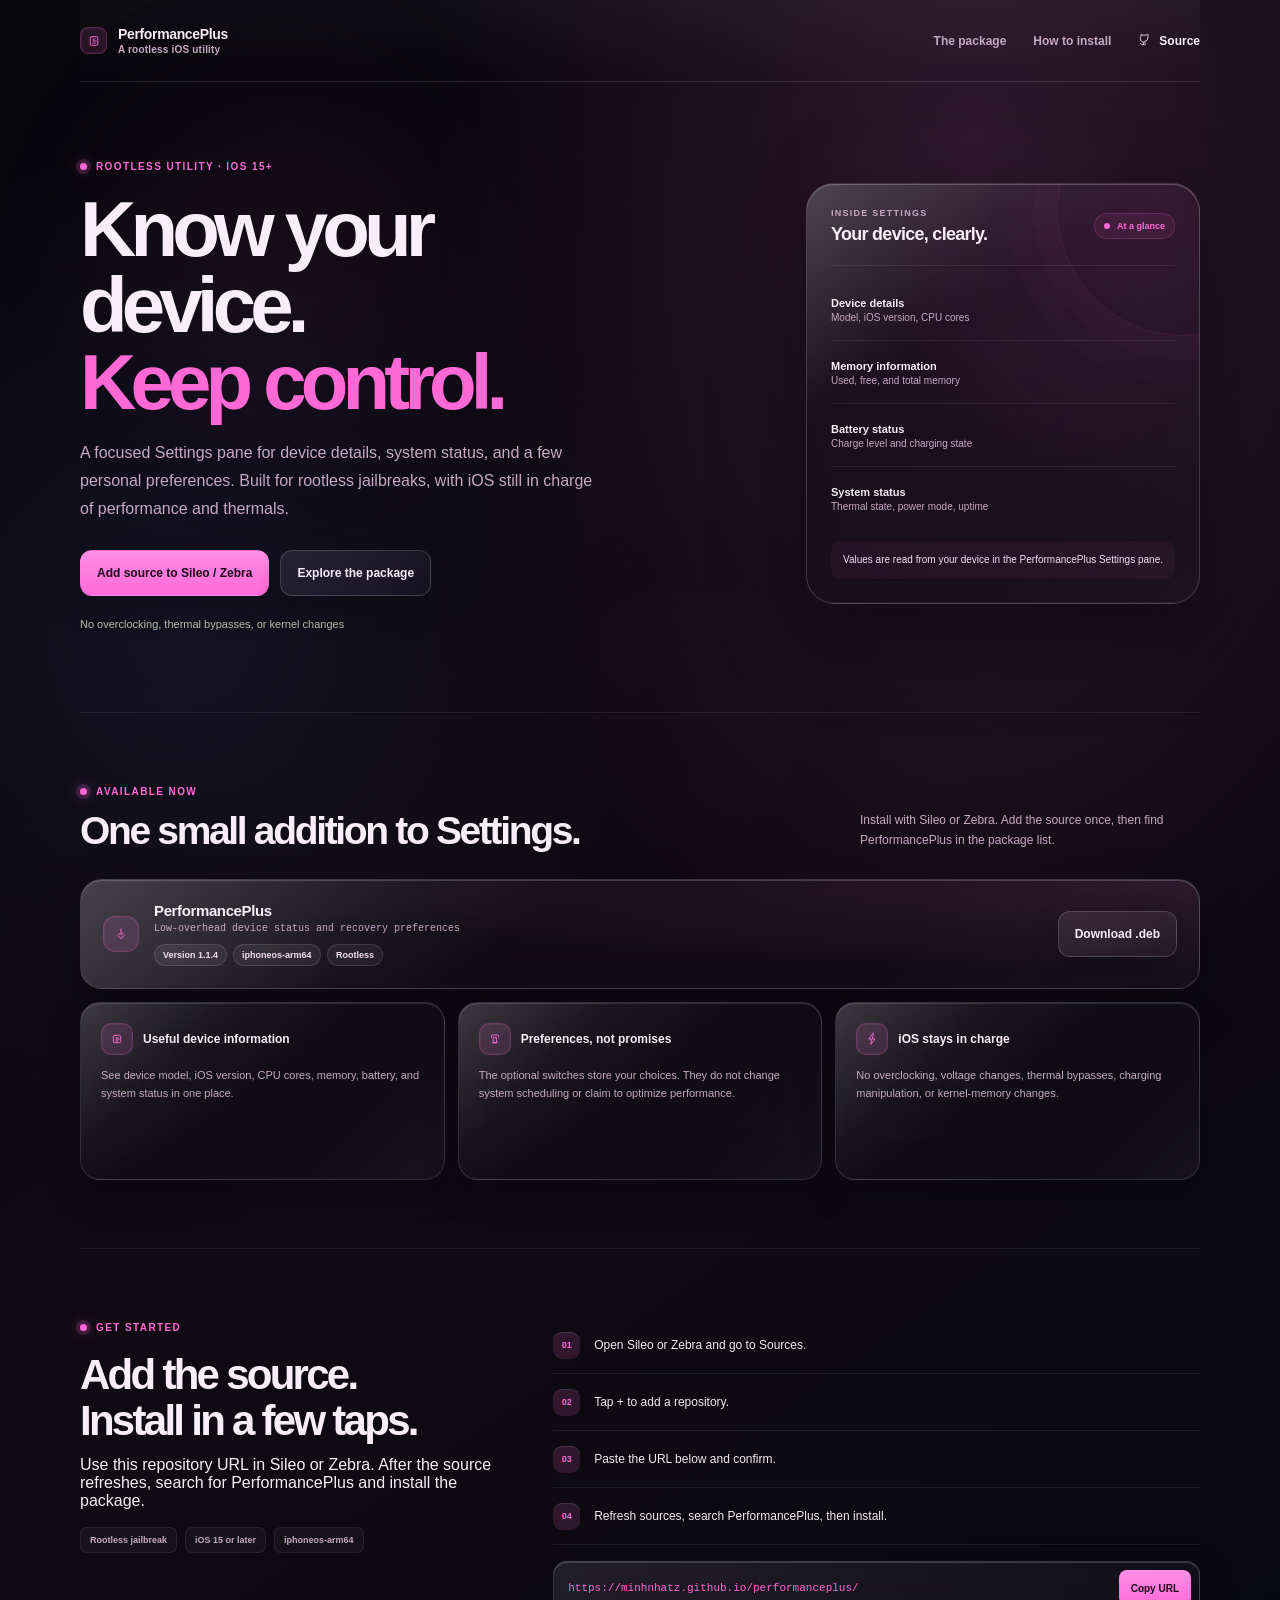
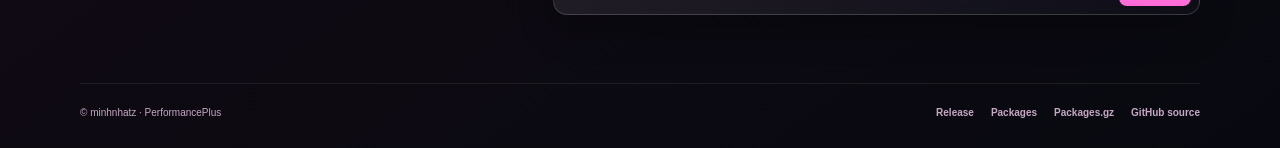
==== commit 6284ade5: "Add black-pink liquid glass website styling Co-authored-by: Copilot <223556219+Copilot@users.noreply" ====
--- a/repo/index.html
+++ b/repo/index.html
@@ -6,7 +6,7 @@
   <meta name="theme-color" content="#10120f">
   <meta name="description" content="PerformancePlus is a rootless iOS tweak for device information and userspace preferences.">
   <title>PerformancePlus — Device info, at a glance</title>
-  <link rel="stylesheet" href="styles.css?v=4">
+  <link rel="stylesheet" href="styles.css?v=5">
   <script src="app.js?v=3" defer></script>
 </head>
 <body>
--- a/repo/styles.css
+++ b/repo/styles.css
@@ -9,6 +9,8 @@
   --accent: #ff69d6;
   --accent-strong: #ff8fe7;
   --accent-ink: #1b0716;
+  --glass-fill: rgba(255, 255, 255, 0.055);
+  --glass-edge: rgba(255, 255, 255, 0.17);
   --shell: 1120px;
   font-family: "SF Pro Display", "SF Pro Text", "Inter", "Segoe UI", sans-serif;
   font-synthesis: none;
@@ -31,9 +33,9 @@
   margin: 0;
   color: var(--text);
   background:
-    radial-gradient(ellipse at top right, rgba(255, 105, 214, 0.12), transparent 32rem),
-    radial-gradient(ellipse at left center, rgba(255, 105, 214, 0.05), transparent 28rem),
-    linear-gradient(180deg, #05060b 0%, #090a12 100%);
+    radial-gradient(ellipse at 76% 8%, rgba(255, 105, 214, 0.14), transparent 34rem),
+    radial-gradient(ellipse at 14% 36%, rgba(114, 133, 255, 0.08), transparent 30rem),
+    linear-gradient(145deg, #06060b 0%, #100a13 54%, #080910 100%);
   overflow-x: hidden;
 }
 
@@ -100,7 +102,8 @@
   min-height: 82px;
   align-items: center;
   justify-content: space-between;
-  border-bottom: 1px solid var(--line);
+  border-bottom: 1px solid rgba(255, 255, 255, 0.1);
+  background: linear-gradient(180deg, rgba(255, 255, 255, 0.035), transparent);
 }
 
 main {
@@ -208,7 +211,7 @@
   height: 7px;
   background: currentColor;
   border-radius: 50%;
-  box-shadow: 0 0 0 4px rgba(210, 255, 113, 0.11);
+  box-shadow: 0 0 0 4px rgba(255, 105, 214, 0.16), 0 0 14px rgba(255, 105, 214, 0.55);
   content: "";
 }
 
@@ -279,8 +282,10 @@
 
 .button-secondary {
   color: var(--text);
-  background: rgba(255, 255, 255, 0.03);
-  border-color: var(--line);
+  background: linear-gradient(145deg, rgba(255, 255, 255, 0.09), rgba(255, 255, 255, 0.025));
+  border-color: var(--glass-edge);
+  -webkit-backdrop-filter: blur(18px) saturate(160%);
+  backdrop-filter: blur(18px) saturate(160%);
 }
 
 .button-secondary:hover {
@@ -303,11 +308,14 @@
   justify-self: end;
   padding: 24px;
   background:
-    linear-gradient(180deg, rgba(255, 105, 214, 0.06), transparent 36%),
-    rgba(17, 14, 20, 0.92);
-  border: 1px solid rgba(255, 255, 255, 0.08);
+    linear-gradient(145deg, rgba(255, 255, 255, 0.13), transparent 35%),
+    radial-gradient(ellipse at 90% 0%, rgba(255, 105, 214, 0.12), transparent 58%),
+    rgba(19, 16, 24, 0.66);
+  border: 1px solid var(--glass-edge);
   border-radius: 28px;
-  box-shadow: 0 30px 90px rgba(0, 0, 0, 0.34), inset 0 1px 0 rgba(255,255,255,0.04);
+  -webkit-backdrop-filter: blur(28px) saturate(165%);
+  backdrop-filter: blur(28px) saturate(165%);
+  box-shadow: 0 30px 90px rgba(0, 0, 0, 0.42), inset 0 1px 0 rgba(255,255,255,0.22), inset 0 -1px 0 rgba(255,255,255,0.04);
   transition: transform 250ms ease, box-shadow 250ms ease, border-color 250ms ease;
 }
 
@@ -315,8 +323,8 @@
 .package-card:hover,
 .feature-card:hover {
   transform: translateY(-3px);
-  border-color: rgba(255, 105, 214, 0.22);
-  box-shadow: 0 24px 60px rgba(0, 0, 0, 0.28), inset 0 1px 0 rgba(255,255,255,0.04);
+  border-color: rgba(255, 105, 214, 0.42);
+  box-shadow: 0 24px 60px rgba(0, 0, 0, 0.32), 0 0 32px rgba(255, 105, 214, 0.08), inset 0 1px 0 rgba(255,255,255,0.22);
 }
 
 .device-card::after {
@@ -395,7 +403,7 @@
   min-height: 61px;
   align-items: center;
   gap: 13px;
-  border-bottom: 1px solid rgba(231, 238, 218, 0.07);
+  border-bottom: 1px solid rgba(255, 255, 255, 0.09);
 }
 
 .device-list li:last-child {
@@ -468,10 +476,15 @@
   align-items: center;
   gap: 22px;
   padding: 22px;
-  background: linear-gradient(180deg, rgba(24, 16, 27, 0.96), rgba(12, 10, 15, 0.96));
-  border: 1px solid rgba(255, 255, 255, 0.08);
-  border-radius: 20px;
-  box-shadow: 0 14px 30px rgba(0, 0, 0, 0.14);
+  background:
+    linear-gradient(145deg, rgba(255, 255, 255, 0.12), transparent 40%),
+    radial-gradient(ellipse at right top, rgba(255, 105, 214, 0.1), transparent 60%),
+    rgba(19, 15, 23, 0.64);
+  border: 1px solid var(--glass-edge);
+  border-radius: 22px;
+  -webkit-backdrop-filter: blur(24px) saturate(155%);
+  backdrop-filter: blur(24px) saturate(155%);
+  box-shadow: 0 20px 48px rgba(0, 0, 0, 0.28), inset 0 1px 0 rgba(255,255,255,0.18);
   transition: transform 220ms ease, box-shadow 220ms ease, border-color 220ms ease;
   position: relative;
   overflow: hidden;
@@ -483,9 +496,7 @@
   content: "";
   position: absolute;
   inset: 0;
-  background: linear-gradient(120deg, transparent 30%, rgba(255,255,255,0.07), transparent 70%);
-  transform: translateX(-120%);
-  animation: shimmer 9s ease-in-out infinite;
+  background: linear-gradient(135deg, rgba(255,255,255,0.11), transparent 28%, transparent 72%, rgba(255,255,255,0.025));
   pointer-events: none;
 }
 
@@ -527,10 +538,12 @@
 
 .pill {
   padding: 5px 8px;
-  color: #c1c7b8;
-  background: var(--surface-raised);
-  border: 1px solid var(--line);
+  color: #f2dff0;
+  background: rgba(255, 255, 255, 0.055);
+  border: 1px solid rgba(255, 255, 255, 0.12);
   border-radius: 999px;
+  -webkit-backdrop-filter: blur(12px);
+  backdrop-filter: blur(12px);
   font-size: 9px;
   font-weight: 700;
 }
@@ -551,9 +564,14 @@
   overflow: hidden;
   min-height: 178px;
   padding: 20px;
-  background: rgba(17, 20, 19, 0.72);
-  border: 1px solid rgba(255, 255, 255, 0.07);
-  border-radius: 18px;
+  background:
+    linear-gradient(145deg, rgba(255, 255, 255, 0.09), transparent 48%),
+    rgba(19, 16, 23, 0.62);
+  border: 1px solid rgba(255, 255, 255, 0.14);
+  border-radius: 20px;
+  -webkit-backdrop-filter: blur(22px) saturate(150%);
+  backdrop-filter: blur(22px) saturate(150%);
+  box-shadow: inset 0 1px 0 rgba(255,255,255,0.14), 0 16px 36px rgba(0,0,0,0.2);
   transition: transform 220ms ease, box-shadow 220ms ease, border-color 220ms ease;
 }
 
@@ -634,7 +652,7 @@
   min-height: 57px;
   align-items: center;
   gap: 14px;
-  color: #d8dccf;
+  color: #f1eaf0;
   border-bottom: 1px solid var(--line);
   font-size: 12px;
   line-height: 1.5;
@@ -648,7 +666,8 @@
   flex: 0 0 27px;
   place-items: center;
   color: var(--accent);
-  background: rgba(210, 255, 113, 0.12);
+  background: rgba(255, 105, 214, 0.14);
+  box-shadow: inset 0 1px 0 rgba(255,255,255,0.12);
   border-radius: 9px;
   content: counter(step, decimal-leading-zero);
   font-size: 9px;
@@ -662,9 +681,12 @@
   gap: 12px;
   margin-top: 16px;
   padding: 7px 8px 7px 14px;
-  background: var(--surface);
-  border: 1px solid var(--line);
-  border-radius: 11px;
+  background: linear-gradient(145deg, rgba(255,255,255,0.085), rgba(255,255,255,0.025));
+  border: 1px solid var(--glass-edge);
+  border-radius: 14px;
+  -webkit-backdrop-filter: blur(22px) saturate(150%);
+  backdrop-filter: blur(22px) saturate(150%);
+  box-shadow: inset 0 1px 0 rgba(255,255,255,0.16), 0 14px 36px rgba(0,0,0,0.22);
 }
 
 .source-copy code {
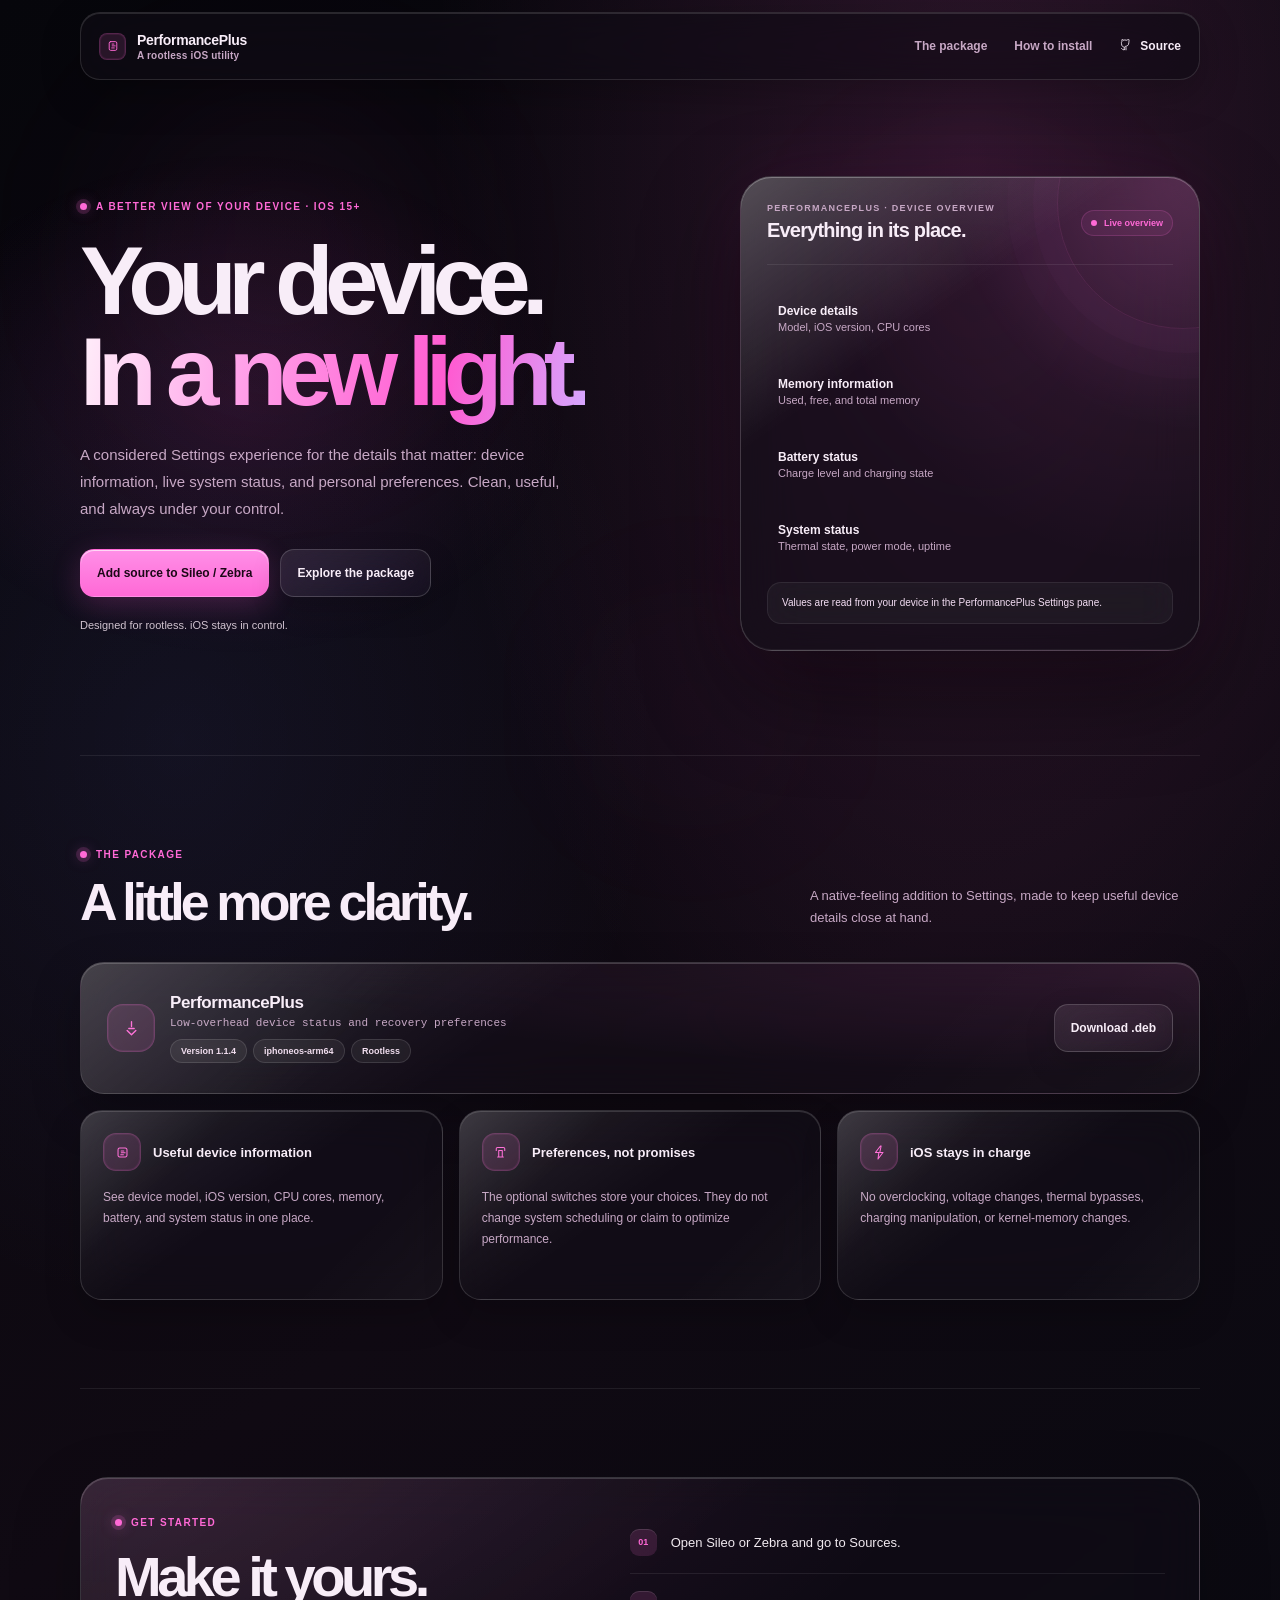
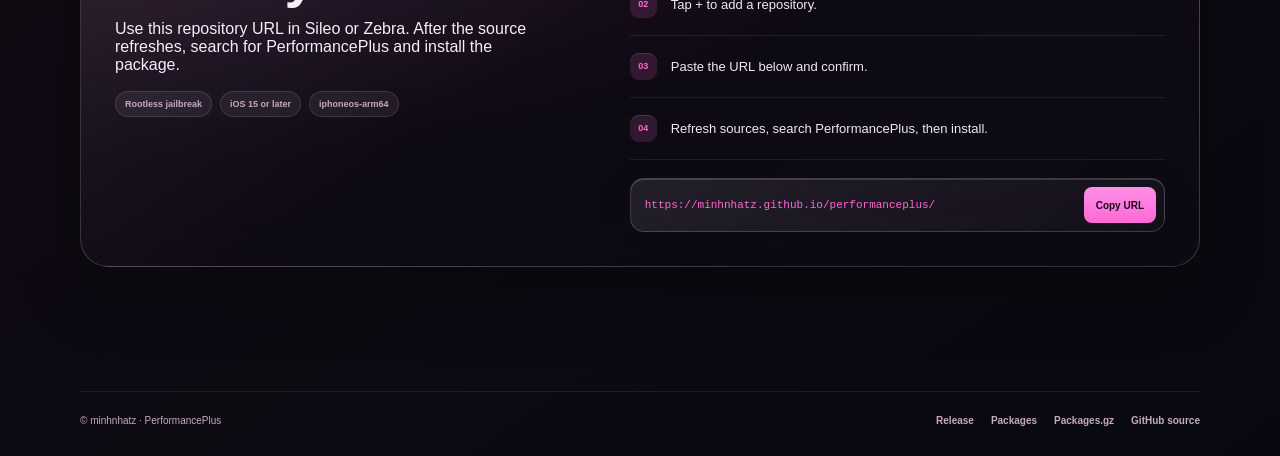
==== commit 3dde0d10: "Redesign black-pink liquid glass website Co-authored-by: Copilot <223556219+Copilot@users.noreply.gi" ====
--- a/repo/index.html
+++ b/repo/index.html
@@ -3,10 +3,10 @@
 <head>
   <meta charset="utf-8">
   <meta name="viewport" content="width=device-width, initial-scale=1">
-  <meta name="theme-color" content="#10120f">
+  <meta name="theme-color" content="#08070c">
   <meta name="description" content="PerformancePlus is a rootless iOS tweak for device information and userspace preferences.">
-  <title>PerformancePlus — Device info, at a glance</title>
-  <link rel="stylesheet" href="styles.css?v=5">
+  <title>PerformancePlus — Your device, understood</title>
+  <link rel="stylesheet" href="styles.css?v=6">
   <script src="app.js?v=3" defer></script>
 </head>
 <body>
@@ -34,23 +34,23 @@
   <main>
     <section class="shell hero reveal" data-reveal>
       <div>
-        <p class="eyebrow">Rootless utility · iOS 15+</p>
-        <h1>Know your device.<br><span>Keep control.</span></h1>
-        <p class="hero-copy">A focused Settings pane for device details, system status, and a few personal preferences. Built for rootless jailbreaks, with iOS still in charge of performance and thermals.</p>
+        <p class="eyebrow">A better view of your device · iOS 15+</p>
+        <h1>Your device.<br><span>In a new light.</span></h1>
+        <p class="hero-copy">A considered Settings experience for the details that matter: device information, live system status, and personal preferences. Clean, useful, and always under your control.</p>
         <div class="hero-actions">
           <a class="button button-primary" href="#install">Add source to Sileo / Zebra</a>
           <a class="button button-secondary" href="#package">Explore the package</a>
         </div>
-        <p class="hero-note">No overclocking, thermal bypasses, or kernel changes</p>
+        <p class="hero-note">Designed for rootless. iOS stays in control.</p>
       </div>
 
       <aside class="device-card reveal reveal-delay" data-reveal aria-label="Examples of device information shown in PerformancePlus">
         <div class="device-card-head">
           <div>
-            <p class="device-card-label">Inside Settings</p>
-            <h2>Your device, clearly.</h2>
+            <p class="device-card-label">PerformancePlus · Device overview</p>
+            <h2>Everything in its place.</h2>
           </div>
-          <span class="device-chip">At a glance</span>
+          <span class="device-chip">Live overview</span>
         </div>
         <ul class="device-list">
           <li>
@@ -73,10 +73,10 @@
     <section class="shell section reveal" id="package" data-reveal>
       <div class="section-heading">
         <div>
-          <p class="eyebrow">Available now</p>
-          <h2>One small addition to Settings.</h2>
+          <p class="eyebrow">The package</p>
+          <h2>A little more clarity.</h2>
         </div>
-        <p>Install with Sileo or Zebra. Add the source once, then find PerformancePlus in the package list.</p>
+        <p>A native-feeling addition to Settings, made to keep useful device details close at hand.</p>
       </div>
 
       <article class="package-card reveal reveal-delay" data-reveal>
@@ -132,7 +132,7 @@
       <div class="install-layout">
         <div class="install-intro">
           <p class="eyebrow">Get started</p>
-          <h2>Add the source.<br>Install in a few taps.</h2>
+          <h2>Make it yours.</h2>
           <p>Use this repository URL in Sileo or Zebra. After the source refreshes, search for PerformancePlus and install the package.</p>
           <div class="compatibility" aria-label="Compatibility">
             <span>Rootless jailbreak</span>
--- a/repo/styles.css
+++ b/repo/styles.css
@@ -940,3 +940,389 @@
     animation-iteration-count: 1 !important;
   }
 }
+
+/* Editorial layout and liquid-glass surfaces */
+.topbar {
+  position: sticky;
+  top: 12px;
+  z-index: 5;
+  width: min(var(--shell), calc(100% - 48px));
+  min-height: 68px;
+  margin-top: 12px;
+  padding: 0 18px;
+  border: 1px solid rgba(255, 255, 255, 0.12);
+  border-radius: 20px;
+  background: rgba(16, 12, 20, 0.68);
+  -webkit-backdrop-filter: blur(28px) saturate(170%);
+  backdrop-filter: blur(28px) saturate(170%);
+  box-shadow: 0 14px 40px rgba(0, 0, 0, 0.24), inset 0 1px 0 rgba(255, 255, 255, 0.12);
+}
+
+.hero {
+  position: relative;
+  min-height: 660px;
+  grid-template-columns: minmax(0, 1.1fr) minmax(360px, 0.9fr);
+  gap: clamp(32px, 6vw, 86px);
+  padding-top: 96px;
+  padding-bottom: 104px;
+}
+
+.hero::before {
+  position: absolute;
+  z-index: -1;
+  top: 9%;
+  left: -17%;
+  width: 62%;
+  height: 78%;
+  border-radius: 50%;
+  background: radial-gradient(ellipse, rgba(255, 73, 201, 0.1), transparent 68%);
+  content: "";
+  pointer-events: none;
+}
+
+.hero > div {
+  position: relative;
+  z-index: 1;
+}
+
+.hero .eyebrow {
+  margin-bottom: 24px;
+}
+
+h1 {
+  max-width: 700px;
+  margin-bottom: 24px;
+  font-size: clamp(58px, 8vw, 96px);
+  font-weight: 740;
+  letter-spacing: -0.09em;
+  line-height: 0.94;
+}
+
+h1 span {
+  color: transparent;
+  background: linear-gradient(100deg, #fff0fa 0%, #ff9ee8 34%, #ff5bd1 72%, #d5a7ff 100%);
+  background-clip: text;
+  -webkit-background-clip: text;
+}
+
+.hero-copy {
+  max-width: 490px;
+  font-size: 15px;
+  line-height: 1.8;
+}
+
+.hero-note {
+  color: #d1c3d0;
+}
+
+.button {
+  min-height: 48px;
+  border-radius: 14px;
+}
+
+.button-primary {
+  box-shadow: 0 8px 30px rgba(255, 89, 208, 0.2), inset 0 1px 0 rgba(255,255,255,0.65);
+}
+
+.device-card {
+  width: 100%;
+  max-width: 460px;
+  justify-self: end;
+  padding: 26px;
+  border-radius: 32px;
+  transform: perspective(1200px) rotateY(-4deg) rotateX(2deg);
+  box-shadow:
+    0 38px 100px rgba(0, 0, 0, 0.48),
+    0 0 80px rgba(255, 76, 205, 0.08),
+    inset 0 1px 0 rgba(255, 255, 255, 0.28),
+    inset 0 -1px 0 rgba(255, 255, 255, 0.05);
+}
+
+.device-card:hover {
+  transform: perspective(1200px) rotateY(0) rotateX(0) translateY(-3px);
+}
+
+.device-card::before {
+  z-index: 0;
+  background:
+    radial-gradient(ellipse at 100% 0%, rgba(255, 143, 231, 0.17), transparent 38%),
+    linear-gradient(145deg, rgba(255, 255, 255, 0.15), transparent 34%);
+  transform: none;
+  animation: none;
+}
+
+.device-card-head,
+.device-list,
+.device-card-foot {
+  z-index: 1;
+}
+
+.device-card-head {
+  padding-bottom: 22px;
+}
+
+.device-card-head h2 {
+  font-size: 20px;
+}
+
+.device-list {
+  gap: 5px;
+  margin-top: 19px;
+}
+
+.device-list li {
+  min-height: 68px;
+  padding: 0 10px;
+  border: 1px solid transparent;
+  border-radius: 14px;
+  transition: background 180ms ease, border-color 180ms ease;
+}
+
+.device-list li:hover {
+  border-color: rgba(255, 255, 255, 0.09);
+  background: rgba(255, 255, 255, 0.045);
+}
+
+.device-list strong {
+  font-size: 12px;
+}
+
+.device-list small {
+  font-size: 11px;
+}
+
+.device-card-foot {
+  padding: 12px 14px;
+  border: 1px solid rgba(255, 255, 255, 0.08);
+  border-radius: 14px;
+  background: rgba(255, 255, 255, 0.045);
+  -webkit-backdrop-filter: blur(18px);
+  backdrop-filter: blur(18px);
+}
+
+.section {
+  padding-top: 88px;
+  padding-bottom: 88px;
+}
+
+.section-heading {
+  align-items: end;
+  margin-bottom: 30px;
+}
+
+.section-heading h2 {
+  font-size: clamp(34px, 4.5vw, 52px);
+  letter-spacing: -0.075em;
+}
+
+.section-heading > p {
+  max-width: 390px;
+  font-size: 13px;
+}
+
+.package-card {
+  min-height: 132px;
+  padding: 26px;
+  border-radius: 24px;
+}
+
+.package-icon {
+  width: 48px;
+  height: 48px;
+  border-radius: 16px;
+}
+
+.package-icon svg {
+  width: 19px;
+  height: 19px;
+}
+
+.package-title {
+  font-size: 17px;
+}
+
+.package-id {
+  font-size: 11px;
+}
+
+.pill {
+  padding: 6px 10px;
+}
+
+.feature-grid {
+  gap: 16px;
+  margin-top: 16px;
+}
+
+.feature-card {
+  min-height: 190px;
+  padding: 22px;
+  border-radius: 22px;
+}
+
+.feature-head {
+  gap: 12px;
+  margin-bottom: 16px;
+}
+
+.feature-icon {
+  width: 38px;
+  height: 38px;
+  border-radius: 13px;
+}
+
+.feature-icon svg {
+  width: 17px;
+  height: 17px;
+}
+
+.feature-card h3 {
+  font-size: 13px;
+}
+
+.feature-card p {
+  font-size: 12px;
+  line-height: 1.75;
+}
+
+.install-layout {
+  grid-template-columns: minmax(0, 0.9fr) minmax(0, 1.1fr);
+  gap: clamp(30px, 6vw, 84px);
+  padding: 34px;
+  border: 1px solid var(--glass-edge);
+  border-radius: 28px;
+  background:
+    radial-gradient(ellipse at 4% 0%, rgba(255, 105, 214, 0.1), transparent 52%),
+    linear-gradient(145deg, rgba(255, 255, 255, 0.075), transparent 42%),
+    rgba(17, 13, 21, 0.58);
+  -webkit-backdrop-filter: blur(24px) saturate(150%);
+  backdrop-filter: blur(24px) saturate(150%);
+  box-shadow: inset 0 1px 0 rgba(255,255,255,0.16), 0 24px 70px rgba(0,0,0,0.22);
+}
+
+.install-intro h2 {
+  font-size: clamp(38px, 5vw, 56px);
+  letter-spacing: -0.08em;
+}
+
+.install-intro > p:last-child {
+  font-size: 13px;
+}
+
+.compatibility span {
+  background: rgba(255, 255, 255, 0.055);
+  border-color: rgba(255, 255, 255, 0.12);
+  border-radius: 999px;
+  -webkit-backdrop-filter: blur(12px);
+  backdrop-filter: blur(12px);
+}
+
+.install-steps li {
+  min-height: 62px;
+  font-size: 13px;
+}
+
+.source-copy {
+  margin-top: 18px;
+}
+
+.footer {
+  margin-top: 36px;
+}
+
+@media (max-width: 800px) {
+  .topbar {
+    width: min(var(--shell), calc(100% - 34px));
+  }
+
+  .hero {
+    min-height: 0;
+    gap: 50px;
+    padding-top: 82px;
+    padding-bottom: 76px;
+  }
+
+  .device-card {
+    justify-self: center;
+    transform: none;
+  }
+
+  .device-card:hover {
+    transform: translateY(-3px);
+  }
+
+  .section {
+    padding-top: 68px;
+    padding-bottom: 68px;
+  }
+
+  .install-layout {
+    padding: 26px;
+  }
+}
+
+@media (max-width: 600px) {
+  .topbar {
+    top: 8px;
+    min-height: 62px;
+    margin-top: 8px;
+    padding: 0 13px;
+    border-radius: 17px;
+  }
+
+  .brand {
+    gap: 8px;
+    font-size: 12px;
+  }
+
+  .brand-caption {
+    font-size: 9px;
+  }
+
+  .nav-links {
+    gap: 14px;
+  }
+
+  .nav-links a:nth-child(2) {
+    display: none;
+  }
+
+  .hero {
+    gap: 38px;
+    padding-top: 68px;
+    padding-bottom: 58px;
+  }
+
+  .hero .eyebrow {
+    margin-bottom: 20px;
+  }
+
+  h1 {
+    font-size: clamp(52px, 14vw, 74px);
+  }
+
+  .device-card {
+    padding: 20px;
+    border-radius: 25px;
+  }
+
+  .section {
+    padding-top: 54px;
+    padding-bottom: 54px;
+  }
+
+  .package-card {
+    padding: 19px;
+    border-radius: 20px;
+  }
+
+  .install-layout {
+    gap: 27px;
+    padding: 21px;
+    border-radius: 23px;
+  }
+
+  .footer {
+    margin-top: 18px;
+  }
+}
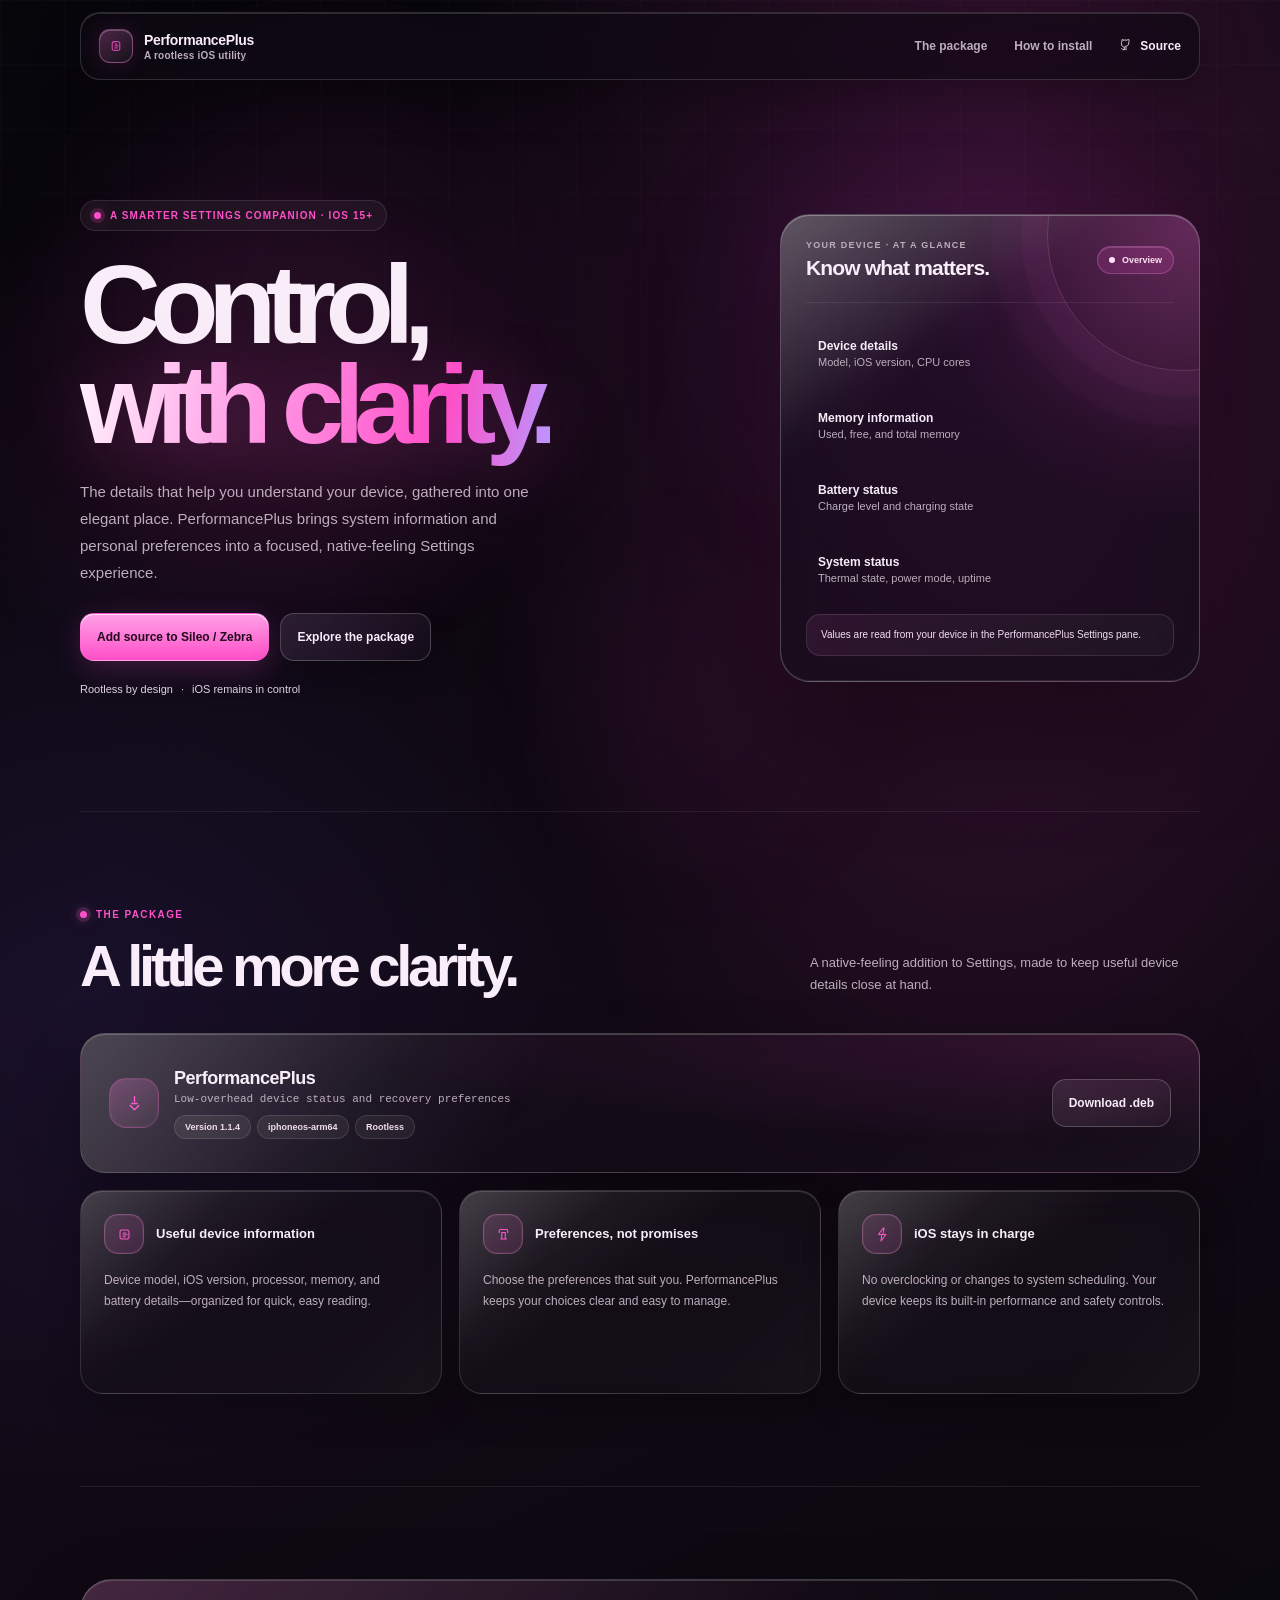
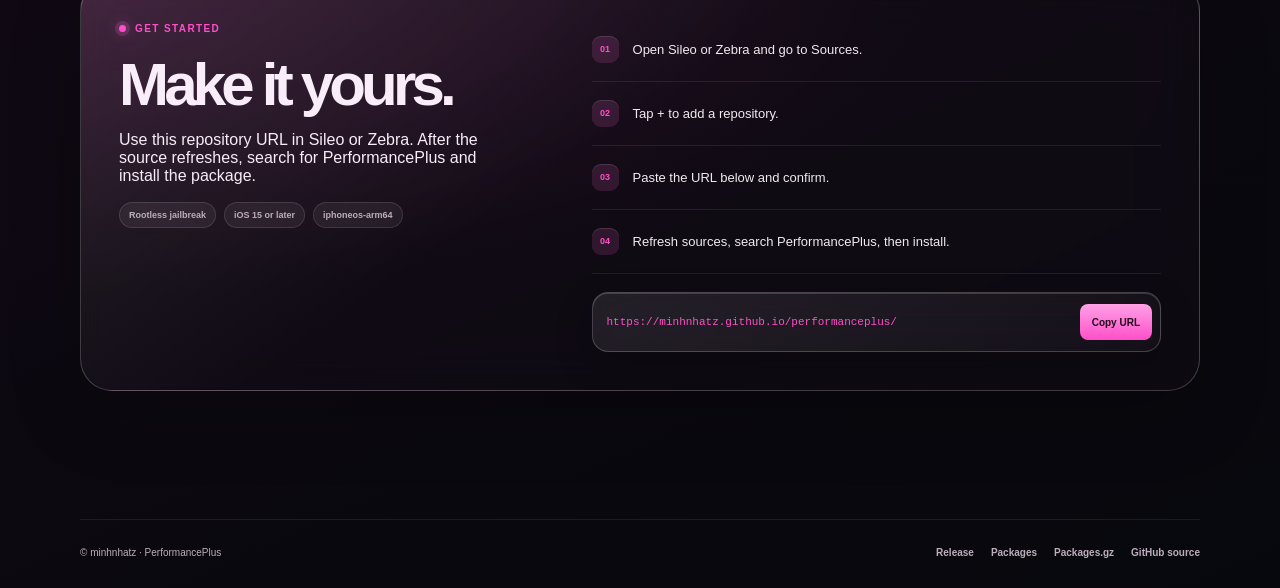
==== commit 121e20fb: "Refresh PerformancePlus website visual design Co-authored-by: Copilot <223556219+Copilot@users.norep" ====
--- a/repo/index.html
+++ b/repo/index.html
@@ -5,8 +5,8 @@
   <meta name="viewport" content="width=device-width, initial-scale=1">
   <meta name="theme-color" content="#08070c">
   <meta name="description" content="PerformancePlus is a rootless iOS tweak for device information and userspace preferences.">
-  <title>PerformancePlus — Your device, understood</title>
-  <link rel="stylesheet" href="styles.css?v=6">
+  <title>PerformancePlus — Control, with clarity</title>
+  <link rel="stylesheet" href="styles.css?v=7">
   <script src="app.js?v=3" defer></script>
 </head>
 <body>
@@ -34,23 +34,23 @@
   <main>
     <section class="shell hero reveal" data-reveal>
       <div>
-        <p class="eyebrow">A better view of your device · iOS 15+</p>
-        <h1>Your device.<br><span>In a new light.</span></h1>
-        <p class="hero-copy">A considered Settings experience for the details that matter: device information, live system status, and personal preferences. Clean, useful, and always under your control.</p>
+        <p class="eyebrow">A smarter Settings companion · iOS 15+</p>
+        <h1>Control,<br><span>with clarity.</span></h1>
+        <p class="hero-copy">The details that help you understand your device, gathered into one elegant place. PerformancePlus brings system information and personal preferences into a focused, native-feeling Settings experience.</p>
         <div class="hero-actions">
           <a class="button button-primary" href="#install">Add source to Sileo / Zebra</a>
           <a class="button button-secondary" href="#package">Explore the package</a>
         </div>
-        <p class="hero-note">Designed for rootless. iOS stays in control.</p>
+        <p class="hero-note">Rootless by design <span aria-hidden="true">·</span> iOS remains in control</p>
       </div>
 
       <aside class="device-card reveal reveal-delay" data-reveal aria-label="Examples of device information shown in PerformancePlus">
         <div class="device-card-head">
           <div>
-            <p class="device-card-label">PerformancePlus · Device overview</p>
-            <h2>Everything in its place.</h2>
+            <p class="device-card-label">Your device · At a glance</p>
+            <h2>Know what matters.</h2>
           </div>
-          <span class="device-chip">Live overview</span>
+          <span class="device-chip">Overview</span>
         </div>
         <ul class="device-list">
           <li>
@@ -105,7 +105,7 @@
             </span>
             <h3>Useful device information</h3>
           </div>
-          <p>See device model, iOS version, CPU cores, memory, battery, and system status in one place.</p>
+          <p>Device model, iOS version, processor, memory, and battery details—organized for quick, easy reading.</p>
         </article>
         <article class="feature-card reveal reveal-delay" data-reveal>
           <div class="feature-head">
@@ -114,7 +114,7 @@
             </span>
             <h3>Preferences, not promises</h3>
           </div>
-          <p>The optional switches store your choices. They do not change system scheduling or claim to optimize performance.</p>
+          <p>Choose the preferences that suit you. PerformancePlus keeps your choices clear and easy to manage.</p>
         </article>
         <article class="feature-card reveal reveal-delay-2" data-reveal>
           <div class="feature-head">
@@ -123,7 +123,7 @@
             </span>
             <h3>iOS stays in charge</h3>
           </div>
-          <p>No overclocking, voltage changes, thermal bypasses, charging manipulation, or kernel-memory changes.</p>
+          <p>No overclocking or changes to system scheduling. Your device keeps its built-in performance and safety controls.</p>
         </article>
       </div>
     </section>
--- a/repo/styles.css
+++ b/repo/styles.css
@@ -1326,3 +1326,343 @@
     margin-top: 18px;
   }
 }
+
+/* High-contrast editorial refresh */
+:root {
+  --accent: #ff4fc8;
+  --accent-strong: #ffa1e7;
+  --accent-ink: #21081b;
+  --muted: #bdaebd;
+  --glass-edge: rgba(255, 255, 255, 0.2);
+}
+
+body {
+  background:
+    radial-gradient(ellipse at 78% 12%, rgba(255, 63, 196, 0.18), transparent 34rem),
+    radial-gradient(ellipse at 7% 46%, rgba(117, 90, 255, 0.1), transparent 33rem),
+    linear-gradient(155deg, #06060b 0%, #110914 48%, #07080d 100%);
+}
+
+body::before {
+  position: fixed;
+  z-index: 0;
+  inset: 0;
+  background-image:
+    linear-gradient(rgba(255, 255, 255, 0.018) 1px, transparent 1px),
+    linear-gradient(90deg, rgba(255, 255, 255, 0.018) 1px, transparent 1px);
+  background-size: 64px 64px;
+  mask-image: linear-gradient(to bottom, black, transparent 78%);
+  content: "";
+  pointer-events: none;
+}
+
+.glow-one {
+  width: 28rem;
+  height: 28rem;
+  background: rgba(255, 62, 199, 0.11);
+}
+
+.glow-two {
+  width: 24rem;
+  height: 24rem;
+  background: rgba(115, 82, 255, 0.1);
+}
+
+.glow-three {
+  background: rgba(255, 96, 210, 0.065);
+}
+
+.topbar {
+  background: rgba(15, 11, 18, 0.72);
+  border-color: rgba(255, 255, 255, 0.15);
+  box-shadow: 0 16px 48px rgba(0, 0, 0, 0.28), inset 0 1px 0 rgba(255, 255, 255, 0.13);
+}
+
+.brand-mark {
+  width: 34px;
+  height: 34px;
+  border-radius: 11px;
+  background: linear-gradient(145deg, rgba(255, 119, 222, 0.27), rgba(255, 255, 255, 0.045));
+  border-color: rgba(255, 160, 231, 0.35);
+  box-shadow: 0 0 22px rgba(255, 79, 200, 0.15), inset 0 1px 0 rgba(255, 255, 255, 0.22);
+}
+
+.hero {
+  min-height: 720px;
+  grid-template-columns: minmax(0, 1fr) minmax(360px, 0.82fr);
+  padding-top: 120px;
+  padding-bottom: 116px;
+}
+
+.hero > div {
+  max-width: 650px;
+}
+
+.hero .eyebrow {
+  padding: 9px 13px;
+  border: 1px solid rgba(255, 255, 255, 0.11);
+  border-radius: 999px;
+  background: rgba(255, 255, 255, 0.045);
+  -webkit-backdrop-filter: blur(14px);
+  backdrop-filter: blur(14px);
+  letter-spacing: 0.11em;
+}
+
+.hero .eyebrow::before {
+  box-shadow: 0 0 0 4px rgba(255, 79, 200, 0.16), 0 0 17px rgba(255, 79, 200, 0.75);
+}
+
+h1 {
+  font-size: clamp(68px, 9vw, 112px);
+  letter-spacing: -0.095em;
+  line-height: 0.89;
+}
+
+h1 span {
+  background: linear-gradient(100deg, #fff3fc 0%, #ff9ce6 37%, #ff4fc8 77%, #b898ff 100%);
+  background-clip: text;
+  -webkit-background-clip: text;
+  filter: drop-shadow(0 10px 35px rgba(255, 79, 200, 0.19));
+}
+
+.hero-copy {
+  max-width: 470px;
+  font-size: 15px;
+}
+
+.hero-note {
+  color: #e2d4e1;
+}
+
+.device-card {
+  max-width: 420px;
+  padding: 25px;
+  border-radius: 30px;
+  background:
+    linear-gradient(145deg, rgba(255, 255, 255, 0.18), transparent 30%),
+    radial-gradient(ellipse at 100% 0%, rgba(255, 69, 200, 0.19), transparent 48%),
+    rgba(20, 15, 25, 0.72);
+  border-color: rgba(255, 255, 255, 0.23);
+  box-shadow:
+    0 42px 110px rgba(0, 0, 0, 0.52),
+    0 0 90px rgba(255, 69, 200, 0.1),
+    inset 0 1px 0 rgba(255, 255, 255, 0.3),
+    inset 0 -1px 0 rgba(255, 255, 255, 0.08);
+}
+
+.device-card::after {
+  top: -116px;
+  right: -120px;
+  width: 270px;
+  height: 270px;
+  border-color: rgba(255, 176, 235, 0.19);
+  box-shadow: 0 0 0 26px rgba(255, 105, 214, 0.035), 0 0 0 56px rgba(255, 105, 214, 0.02);
+}
+
+.device-card-head h2 {
+  font-size: 21px;
+}
+
+.device-chip {
+  padding: 8px 11px;
+  color: #ffe2f7;
+  background: rgba(255, 90, 210, 0.15);
+  border-color: rgba(255, 142, 226, 0.28);
+  box-shadow: inset 0 1px 0 rgba(255, 255, 255, 0.15);
+}
+
+.device-list {
+  gap: 5px;
+  margin-top: 17px;
+}
+
+.device-list li {
+  min-height: 67px;
+  padding: 0 11px;
+  border: 1px solid transparent;
+  border-radius: 14px;
+}
+
+.device-list li:hover {
+  border-color: rgba(255, 255, 255, 0.1);
+  background: rgba(255, 255, 255, 0.05);
+}
+
+.device-list strong {
+  font-size: 12px;
+}
+
+.device-list small {
+  font-size: 11px;
+}
+
+.device-card-foot {
+  background: linear-gradient(110deg, rgba(255, 105, 214, 0.1), rgba(255, 255, 255, 0.035));
+  border-color: rgba(255, 255, 255, 0.11);
+}
+
+.section {
+  padding-top: 92px;
+  padding-bottom: 92px;
+}
+
+.section-heading {
+  margin-bottom: 34px;
+}
+
+.section-heading h2 {
+  font-size: clamp(37px, 5vw, 58px);
+}
+
+.package-card {
+  min-height: 140px;
+  padding: 28px;
+  border-radius: 25px;
+  background:
+    linear-gradient(120deg, rgba(255, 255, 255, 0.14), transparent 40%),
+    radial-gradient(ellipse at 100% 0%, rgba(255, 69, 200, 0.12), transparent 56%),
+    rgba(20, 15, 24, 0.66);
+  box-shadow: 0 25px 60px rgba(0, 0, 0, 0.3), inset 0 1px 0 rgba(255, 255, 255, 0.2);
+}
+
+.package-icon {
+  width: 50px;
+  height: 50px;
+  border-radius: 17px;
+  background: linear-gradient(145deg, rgba(255, 115, 218, 0.26), rgba(255, 255, 255, 0.045));
+}
+
+.package-title {
+  font-size: 18px;
+}
+
+.feature-grid {
+  gap: 17px;
+  margin-top: 17px;
+}
+
+.feature-card {
+  min-height: 204px;
+  padding: 23px;
+  border-radius: 23px;
+  background:
+    linear-gradient(145deg, rgba(255, 255, 255, 0.11), transparent 45%),
+    rgba(20, 16, 24, 0.7);
+}
+
+.feature-icon {
+  width: 40px;
+  height: 40px;
+  border-radius: 14px;
+  background: linear-gradient(145deg, rgba(255, 112, 218, 0.24), rgba(255, 255, 255, 0.045));
+  border-color: rgba(255, 162, 231, 0.27);
+}
+
+.feature-card h3 {
+  font-size: 13px;
+}
+
+.feature-card p {
+  font-size: 12px;
+  line-height: 1.75;
+}
+
+.install-layout {
+  grid-template-columns: minmax(0, 0.82fr) minmax(0, 1.18fr);
+  gap: clamp(30px, 6vw, 86px);
+  padding: 38px;
+  border-radius: 32px;
+  background:
+    radial-gradient(ellipse at 0% 0%, rgba(255, 66, 197, 0.13), transparent 55%),
+    linear-gradient(145deg, rgba(255, 255, 255, 0.1), transparent 44%),
+    rgba(17, 13, 21, 0.66);
+}
+
+.install-intro h2 {
+  max-width: 440px;
+  font-size: clamp(40px, 5vw, 60px);
+}
+
+.install-intro > p:last-child {
+  font-size: 13px;
+}
+
+.install-steps li {
+  min-height: 64px;
+  font-size: 13px;
+}
+
+.source-copy {
+  min-height: 60px;
+  border-radius: 16px;
+}
+
+.footer {
+  padding-top: 27px;
+}
+
+@media (max-width: 800px) {
+  .hero {
+    min-height: 0;
+    padding-top: 86px;
+    padding-bottom: 76px;
+  }
+
+  .device-card {
+    max-width: 520px;
+  }
+
+  .section {
+    padding-top: 70px;
+    padding-bottom: 70px;
+  }
+
+  .install-layout {
+    grid-template-columns: 1fr;
+    gap: 32px;
+    padding: 30px;
+  }
+}
+
+@media (max-width: 600px) {
+  .hero {
+    padding-top: 68px;
+    padding-bottom: 56px;
+  }
+
+  h1 {
+    font-size: clamp(56px, 15vw, 78px);
+  }
+
+  .hero .eyebrow {
+    font-size: 8px;
+    letter-spacing: 0.08em;
+  }
+
+  .device-card {
+    padding: 19px;
+    border-radius: 24px;
+  }
+
+  .section {
+    padding-top: 54px;
+    padding-bottom: 54px;
+  }
+
+  .package-card {
+    padding: 20px;
+    border-radius: 21px;
+  }
+
+  .install-layout {
+    gap: 24px;
+    padding: 22px;
+    border-radius: 24px;
+  }
+}
+
+@media (prefers-reduced-motion: reduce) {
+  body::before {
+    display: none;
+  }
+}
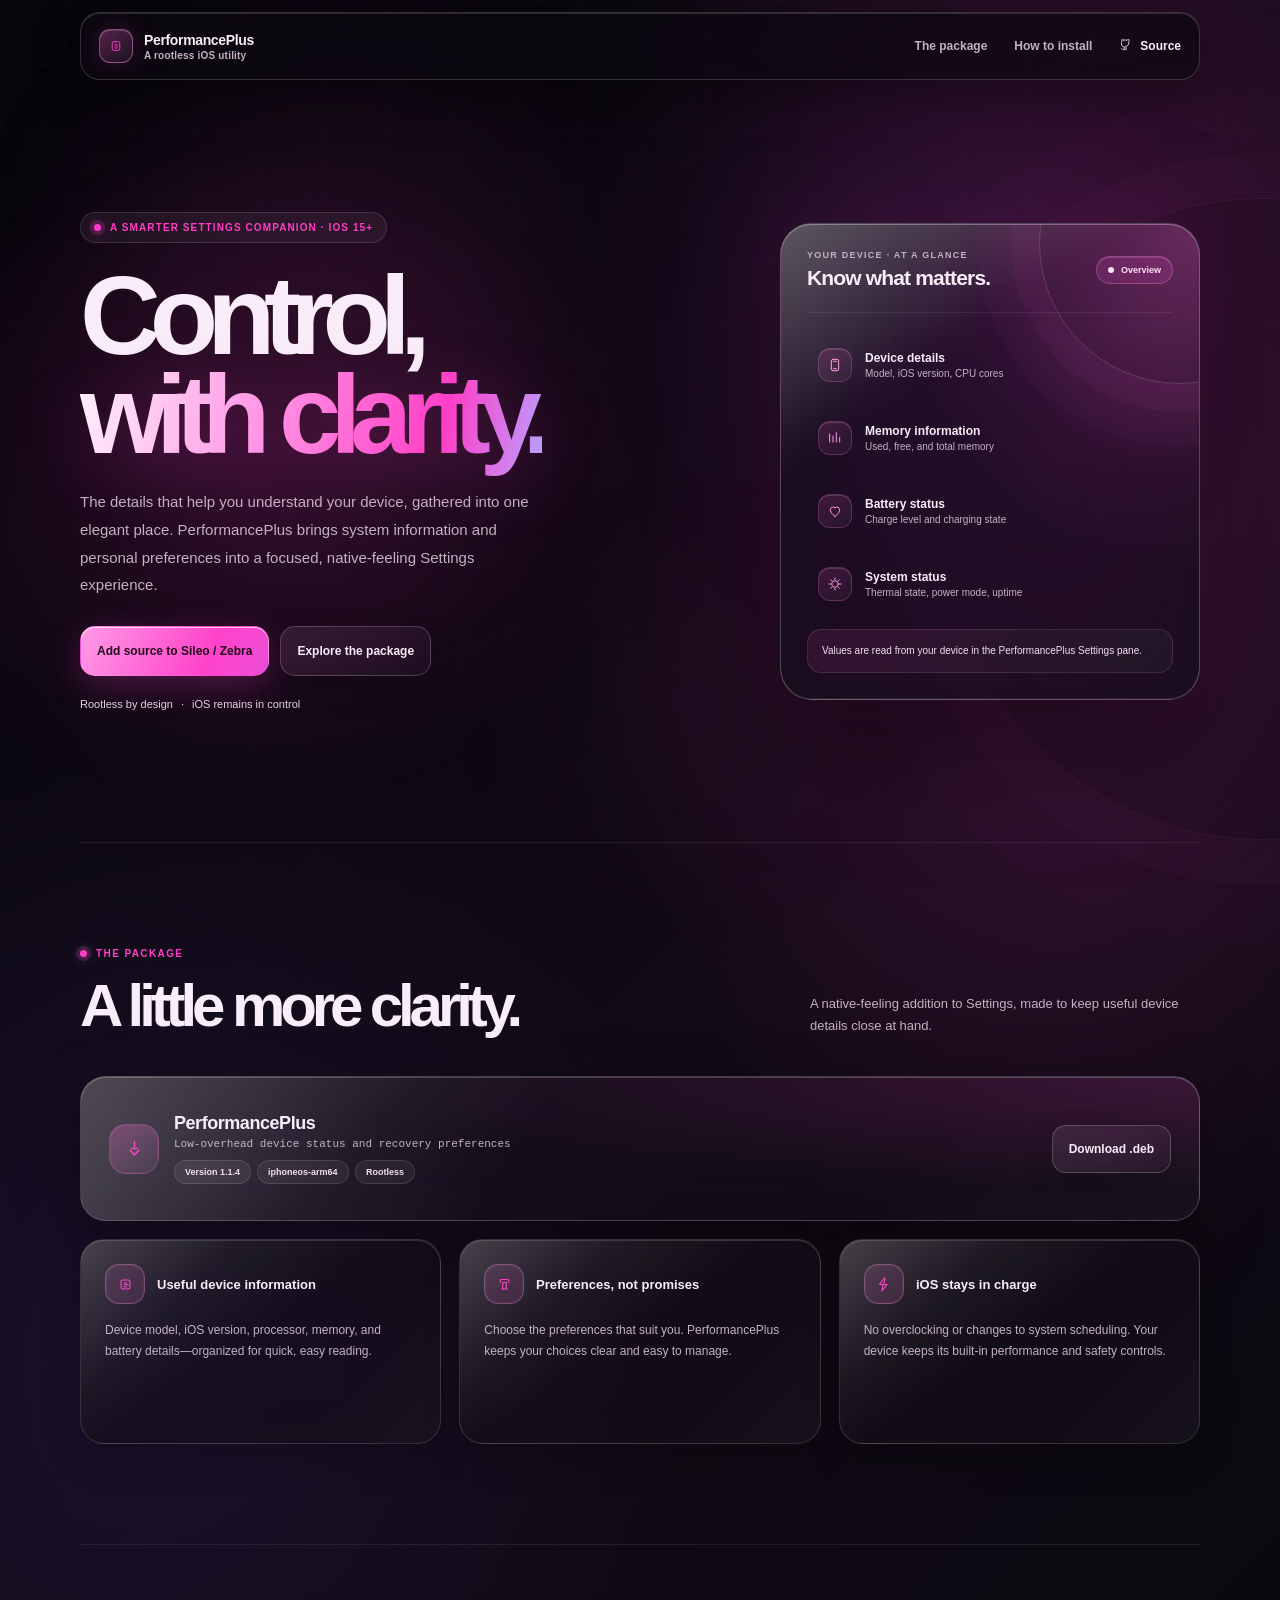
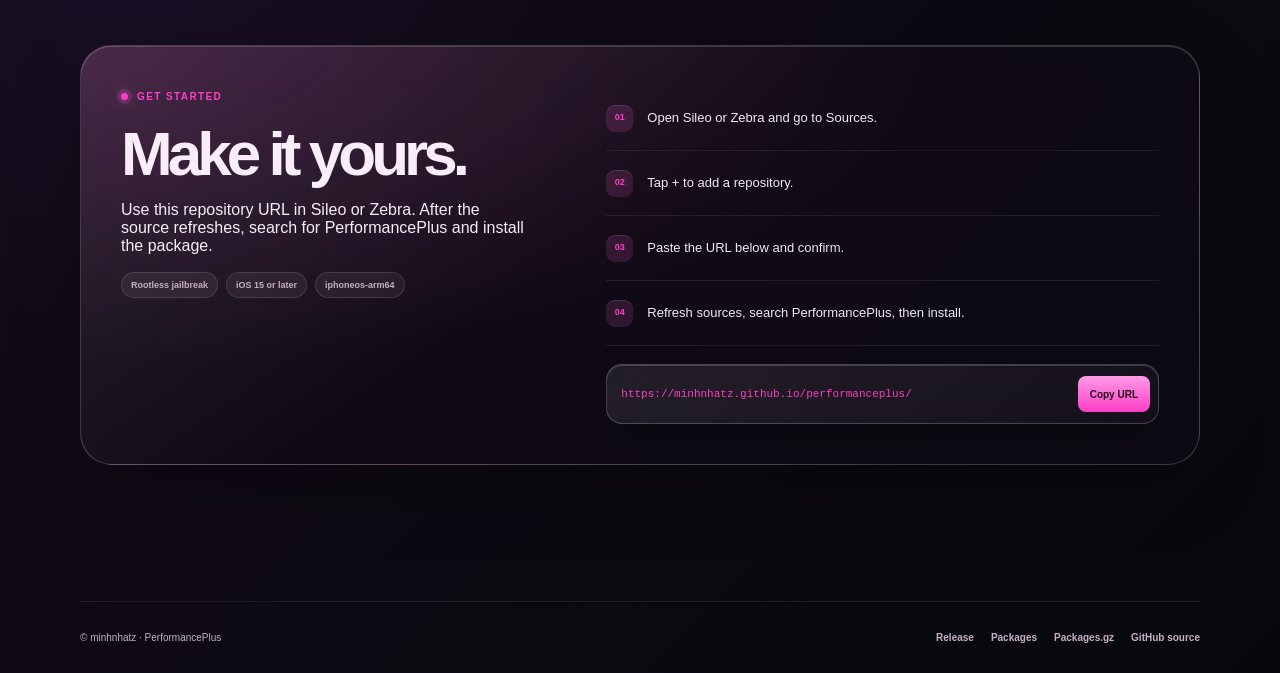
==== commit 2ece3ce0: "Give the website a bolder visual redesign Co-authored-by: Copilot <223556219+Copilot@users.noreply.g" ====
--- a/repo/index.html
+++ b/repo/index.html
@@ -54,15 +54,19 @@
         </div>
         <ul class="device-list">
           <li>
+            <span class="device-row-icon" aria-hidden="true"><svg viewBox="0 0 24 24"><rect x="6.5" y="3.5" width="11" height="17" rx="2.5"/><path d="M10 6.5h4M10 17.5h4"/></svg></span>
             <span><strong>Device details</strong><small>Model, iOS version, CPU cores</small></span>
           </li>
           <li>
+            <span class="device-row-icon" aria-hidden="true"><svg viewBox="0 0 24 24"><path d="M4 18V6m5 12V9m5 9V4m5 14v-7"/></svg></span>
             <span><strong>Memory information</strong><small>Used, free, and total memory</small></span>
           </li>
           <li>
+            <span class="device-row-icon" aria-hidden="true"><svg viewBox="0 0 24 24"><path d="M12 20s-7-4.3-7-10a4 4 0 0 1 7-2.6A4 4 0 0 1 19 10c0 5.7-7 10-7 10Z"/></svg></span>
             <span><strong>Battery status</strong><small>Charge level and charging state</small></span>
           </li>
           <li>
+            <span class="device-row-icon" aria-hidden="true"><svg viewBox="0 0 24 24"><path d="M12 3v2m0 14v2M3 12h2m14 0h2M5.6 5.6 7 7m10 10 1.4 1.4m0-12.8L17 7M7 17l-1.4 1.4"/><circle cx="12" cy="12" r="5"/></svg></span>
             <span><strong>System status</strong><small>Thermal state, power mode, uptime</small></span>
           </li>
         </ul>
--- a/repo/styles.css
+++ b/repo/styles.css
@@ -1666,3 +1666,761 @@
     display: none;
   }
 }
+
+/* Expressive glass-and-neon art direction */
+:root {
+  --accent: #ff3ec7;
+  --accent-strong: #ff9be7;
+  --accent-ink: #210719;
+  --muted: #c4b1c3;
+}
+
+body {
+  background:
+    radial-gradient(ellipse at 83% 19%, rgba(255, 57, 199, 0.2), transparent 31rem),
+    radial-gradient(ellipse at 10% 59%, rgba(95, 72, 205, 0.12), transparent 35rem),
+    linear-gradient(135deg, #05050a 0%, #120a16 49%, #07080d 100%);
+}
+
+body::after {
+  position: fixed;
+  z-index: 0;
+  top: 22%;
+  right: -19rem;
+  width: 40rem;
+  height: 40rem;
+  border: 1px solid rgba(255, 151, 230, 0.08);
+  border-radius: 50%;
+  box-shadow: 0 0 0 45px rgba(255, 100, 211, 0.018), 0 0 0 105px rgba(255, 100, 211, 0.014);
+  content: "";
+  pointer-events: none;
+}
+
+.bg-glow {
+  opacity: 0.8;
+  filter: blur(105px);
+}
+
+.topbar {
+  background: rgba(12, 9, 16, 0.74);
+  border-color: rgba(255, 255, 255, 0.17);
+  box-shadow: 0 18px 50px rgba(0, 0, 0, 0.32), inset 0 1px 0 rgba(255, 255, 255, 0.14);
+}
+
+.brand-mark {
+  width: 34px;
+  height: 34px;
+  border-radius: 11px;
+  background: linear-gradient(145deg, rgba(255, 91, 210, 0.32), rgba(255, 255, 255, 0.06));
+  border-color: rgba(255, 157, 231, 0.4);
+  box-shadow: 0 0 26px rgba(255, 62, 199, 0.19), inset 0 1px 0 rgba(255, 255, 255, 0.25);
+}
+
+.hero {
+  min-height: 760px;
+  grid-template-columns: minmax(0, 1.04fr) minmax(370px, 0.86fr);
+  gap: clamp(36px, 7vw, 100px);
+  padding-top: 132px;
+  padding-bottom: 132px;
+}
+
+.hero::before {
+  top: 6%;
+  left: -22%;
+  width: 75%;
+  height: 92%;
+  background: radial-gradient(ellipse, rgba(255, 48, 194, 0.13), transparent 68%);
+}
+
+.hero > div {
+  max-width: 660px;
+}
+
+.hero .eyebrow {
+  display: inline-flex;
+  padding: 9px 13px;
+  border: 1px solid rgba(255, 255, 255, 0.13);
+  border-radius: 999px;
+  background: rgba(255, 255, 255, 0.05);
+  -webkit-backdrop-filter: blur(18px);
+  backdrop-filter: blur(18px);
+}
+
+.hero .eyebrow::before {
+  box-shadow: 0 0 0 4px rgba(255, 62, 199, 0.19), 0 0 18px rgba(255, 62, 199, 0.8);
+}
+
+h1 {
+  max-width: 710px;
+  font-size: clamp(68px, 9vw, 112px);
+  letter-spacing: -0.1em;
+  line-height: 0.88;
+}
+
+h1 span {
+  color: transparent;
+  background: linear-gradient(100deg, #fff1fb 0%, #ff9ae6 38%, #ff3ec7 78%, #b9a0ff 100%);
+  background-clip: text;
+  -webkit-background-clip: text;
+  filter: drop-shadow(0 12px 34px rgba(255, 62, 199, 0.2));
+}
+
+.hero-copy {
+  max-width: 465px;
+  font-size: 15px;
+  line-height: 1.85;
+}
+
+.hero-note {
+  color: #e4d4e2;
+}
+
+.hero-actions .button {
+  min-height: 50px;
+  border-radius: 15px;
+}
+
+.button-primary {
+  background: linear-gradient(115deg, #ff9be7, #ff42ca 68%, #ed50da);
+  box-shadow: 0 10px 34px rgba(255, 62, 199, 0.24), inset 0 1px 0 rgba(255, 255, 255, 0.65);
+}
+
+.button-primary:hover {
+  background: linear-gradient(115deg, #ffc0ee, #ff56d1 68%, #ee69e2);
+}
+
+.device-card {
+  max-width: 420px;
+  padding: 26px;
+  border-radius: 32px;
+  background:
+    linear-gradient(145deg, rgba(255, 255, 255, 0.18), transparent 30%),
+    radial-gradient(ellipse at 100% 0%, rgba(255, 62, 199, 0.2), transparent 52%),
+    rgba(19, 14, 25, 0.72);
+  border-color: rgba(255, 255, 255, 0.24);
+  box-shadow:
+    0 42px 120px rgba(0, 0, 0, 0.55),
+    0 0 80px rgba(255, 62, 199, 0.11),
+    inset 0 1px 0 rgba(255, 255, 255, 0.31),
+    inset 0 -1px 0 rgba(255, 255, 255, 0.07);
+}
+
+.device-card::after {
+  top: -122px;
+  right: -122px;
+  width: 280px;
+  height: 280px;
+  border-color: rgba(255, 191, 240, 0.2);
+  box-shadow: 0 0 0 28px rgba(255, 105, 214, 0.04), 0 0 0 62px rgba(255, 105, 214, 0.022);
+}
+
+.device-card-head h2 {
+  font-size: 21px;
+}
+
+.device-list {
+  gap: 5px;
+  margin-top: 18px;
+}
+
+.device-list li {
+  min-height: 68px;
+  padding: 0 10px;
+  border: 1px solid transparent;
+  border-radius: 15px;
+  transition: background 180ms ease, border-color 180ms ease;
+}
+
+.device-list li:hover {
+  border-color: rgba(255, 255, 255, 0.11);
+  background: rgba(255, 255, 255, 0.055);
+}
+
+.device-row-icon {
+  display: grid;
+  width: 34px;
+  height: 34px;
+  flex: 0 0 34px;
+  place-items: center;
+  color: #ff9be7;
+  border: 1px solid rgba(255, 145, 226, 0.2);
+  border-radius: 12px;
+  background: linear-gradient(145deg, rgba(255, 80, 203, 0.17), rgba(255, 255, 255, 0.045));
+  box-shadow: inset 0 1px 0 rgba(255, 255, 255, 0.14);
+}
+
+.device-row-icon svg {
+  width: 16px;
+  height: 16px;
+  fill: none;
+  stroke: currentColor;
+  stroke-width: 1.5;
+  stroke-linecap: round;
+  stroke-linejoin: round;
+}
+
+.device-list strong {
+  font-size: 12px;
+}
+
+.device-list small {
+  font-size: 10px;
+}
+
+.device-card-foot {
+  padding: 13px 14px;
+  border: 1px solid rgba(255, 255, 255, 0.1);
+  border-radius: 14px;
+  background: linear-gradient(110deg, rgba(255, 70, 199, 0.12), rgba(255, 255, 255, 0.04));
+}
+
+.section {
+  padding-top: 100px;
+  padding-bottom: 100px;
+}
+
+.section-heading {
+  margin-bottom: 36px;
+}
+
+.section-heading h2 {
+  font-size: clamp(38px, 5.2vw, 60px);
+  letter-spacing: -0.085em;
+}
+
+.section-heading > p {
+  max-width: 390px;
+  font-size: 13px;
+}
+
+.package-card {
+  min-height: 145px;
+  padding: 28px;
+  border-radius: 26px;
+  background:
+    linear-gradient(120deg, rgba(255, 255, 255, 0.16), transparent 40%),
+    radial-gradient(ellipse at 100% 0%, rgba(255, 62, 199, 0.15), transparent 55%),
+    rgba(20, 15, 25, 0.7);
+  box-shadow: 0 24px 64px rgba(0, 0, 0, 0.34), inset 0 1px 0 rgba(255, 255, 255, 0.21);
+}
+
+.package-icon {
+  width: 50px;
+  height: 50px;
+  border-radius: 17px;
+  background: linear-gradient(145deg, rgba(255, 99, 211, 0.3), rgba(255, 255, 255, 0.05));
+}
+
+.package-title {
+  font-size: 18px;
+}
+
+.feature-grid {
+  gap: 18px;
+  margin-top: 18px;
+}
+
+.feature-card {
+  min-height: 205px;
+  padding: 24px;
+  border-radius: 24px;
+  background:
+    linear-gradient(145deg, rgba(255, 255, 255, 0.12), transparent 48%),
+    rgba(19, 15, 24, 0.69);
+}
+
+.feature-icon {
+  width: 40px;
+  height: 40px;
+  border-radius: 14px;
+  background: linear-gradient(145deg, rgba(255, 105, 214, 0.25), rgba(255, 255, 255, 0.05));
+  border-color: rgba(255, 160, 231, 0.29);
+}
+
+.feature-card h3 {
+  font-size: 13px;
+}
+
+.feature-card p {
+  font-size: 12px;
+  line-height: 1.75;
+}
+
+.install-layout {
+  grid-template-columns: minmax(0, 0.85fr) minmax(0, 1.15fr);
+  gap: clamp(32px, 6vw, 90px);
+  padding: 40px;
+  border-radius: 32px;
+  background:
+    radial-gradient(ellipse at 0% 0%, rgba(255, 62, 199, 0.14), transparent 55%),
+    linear-gradient(145deg, rgba(255, 255, 255, 0.11), transparent 46%),
+    rgba(17, 13, 22, 0.68);
+}
+
+.install-intro h2 {
+  max-width: 430px;
+  font-size: clamp(42px, 5.2vw, 62px);
+}
+
+.install-intro > p:last-child {
+  font-size: 13px;
+}
+
+.install-steps li {
+  min-height: 65px;
+  font-size: 13px;
+}
+
+.source-copy {
+  min-height: 60px;
+  border-radius: 16px;
+}
+
+.footer {
+  padding-top: 30px;
+}
+
+@media (max-width: 800px) {
+  .hero {
+    min-height: 0;
+    padding-top: 90px;
+    padding-bottom: 78px;
+  }
+
+  .device-card {
+    max-width: 520px;
+  }
+
+  .section {
+    padding-top: 72px;
+    padding-bottom: 72px;
+  }
+
+  .install-layout {
+    grid-template-columns: 1fr;
+    gap: 32px;
+    padding: 30px;
+  }
+}
+
+@media (max-width: 600px) {
+  .hero {
+    padding-top: 70px;
+    padding-bottom: 58px;
+  }
+
+  h1 {
+    font-size: clamp(56px, 15vw, 78px);
+  }
+
+  .hero .eyebrow {
+    font-size: 8px;
+    letter-spacing: 0.08em;
+  }
+
+  .device-card {
+    padding: 19px;
+    border-radius: 24px;
+  }
+
+  .section {
+    padding-top: 54px;
+    padding-bottom: 54px;
+  }
+
+  .package-card {
+    padding: 20px;
+    border-radius: 22px;
+  }
+
+  .install-layout {
+    gap: 24px;
+    padding: 22px;
+    border-radius: 24px;
+  }
+}
+
+@media (prefers-reduced-motion: reduce) {
+  body::before {
+    display: none;
+  }
+}
+
+/* Expressive glass-and-neon art direction */
+:root {
+  --accent: #ff3ec7;
+  --accent-strong: #ff9be7;
+  --accent-ink: #210719;
+  --muted: #c4b1c3;
+}
+
+body {
+  background:
+    radial-gradient(ellipse at 83% 19%, rgba(255, 57, 199, 0.2), transparent 31rem),
+    radial-gradient(ellipse at 10% 59%, rgba(95, 72, 205, 0.12), transparent 35rem),
+    linear-gradient(135deg, #05050a 0%, #120a16 49%, #07080d 100%);
+}
+
+body::after {
+  position: fixed;
+  z-index: 0;
+  top: 22%;
+  right: -19rem;
+  width: 40rem;
+  height: 40rem;
+  border: 1px solid rgba(255, 151, 230, 0.08);
+  border-radius: 50%;
+  box-shadow: 0 0 0 45px rgba(255, 100, 211, 0.018), 0 0 0 105px rgba(255, 100, 211, 0.014);
+  content: "";
+  pointer-events: none;
+}
+
+.bg-glow {
+  opacity: 0.8;
+  filter: blur(105px);
+}
+
+.topbar {
+  background: rgba(12, 9, 16, 0.74);
+  border-color: rgba(255, 255, 255, 0.17);
+  box-shadow: 0 18px 50px rgba(0, 0, 0, 0.32), inset 0 1px 0 rgba(255, 255, 255, 0.14);
+}
+
+.brand-mark {
+  width: 34px;
+  height: 34px;
+  border-radius: 11px;
+  background: linear-gradient(145deg, rgba(255, 91, 210, 0.32), rgba(255, 255, 255, 0.06));
+  border-color: rgba(255, 157, 231, 0.4);
+  box-shadow: 0 0 26px rgba(255, 62, 199, 0.19), inset 0 1px 0 rgba(255, 255, 255, 0.14);
+}
+
+.hero {
+  min-height: 760px;
+  grid-template-columns: minmax(0, 1.04fr) minmax(370px, 0.86fr);
+  gap: clamp(36px, 7vw, 100px);
+  padding-top: 132px;
+  padding-bottom: 132px;
+}
+
+.hero::before {
+  top: 6%;
+  left: -22%;
+  width: 75%;
+  height: 92%;
+  background: radial-gradient(ellipse, rgba(255, 48, 194, 0.13), transparent 68%);
+}
+
+.hero > div {
+  max-width: 660px;
+}
+
+.hero .eyebrow {
+  display: inline-flex;
+  padding: 9px 13px;
+  border: 1px solid rgba(255, 255, 255, 0.13);
+  border-radius: 999px;
+  background: rgba(255, 255, 255, 0.05);
+  -webkit-backdrop-filter: blur(18px);
+  backdrop-filter: blur(18px);
+}
+
+.hero .eyebrow::before {
+  box-shadow: 0 0 0 4px rgba(255, 62, 199, 0.19), 0 0 18px rgba(255, 62, 199, 0.8);
+}
+
+h1 {
+  max-width: 710px;
+  font-size: clamp(68px, 9vw, 112px);
+  letter-spacing: -0.1em;
+  line-height: 0.88;
+}
+
+h1 span {
+  color: transparent;
+  background: linear-gradient(100deg, #fff1fb 0%, #ff9ae6 38%, #ff3ec7 78%, #b9a0ff 100%);
+  background-clip: text;
+  -webkit-background-clip: text;
+  filter: drop-shadow(0 12px 34px rgba(255, 62, 199, 0.2));
+}
+
+.hero-copy {
+  max-width: 465px;
+  font-size: 15px;
+  line-height: 1.85;
+}
+
+.hero-note {
+  color: #e4d4e2;
+}
+
+.hero-actions .button {
+  min-height: 50px;
+  border-radius: 15px;
+}
+
+.button-primary {
+  background: linear-gradient(115deg, #ff9be7, #ff42ca 68%, #ed50da);
+  box-shadow: 0 10px 34px rgba(255, 62, 199, 0.24), inset 0 1px 0 rgba(255, 255, 255, 0.65);
+}
+
+.button-primary:hover {
+  background: linear-gradient(115deg, #ffc0ee, #ff56d1 68%, #ee69e2);
+}
+
+.device-card {
+  max-width: 420px;
+  padding: 26px;
+  border-radius: 32px;
+  background:
+    linear-gradient(145deg, rgba(255, 255, 255, 0.18), transparent 30%),
+    radial-gradient(ellipse at 100% 0%, rgba(255, 62, 199, 0.2), transparent 52%),
+    rgba(19, 14, 25, 0.72);
+  border-color: rgba(255, 255, 255, 0.24);
+  box-shadow:
+    0 42px 120px rgba(0, 0, 0, 0.55),
+    0 0 80px rgba(255, 62, 199, 0.11),
+    inset 0 1px 0 rgba(255, 255, 255, 0.31),
+    inset 0 -1px 0 rgba(255, 255, 255, 0.07);
+}
+
+.device-card::after {
+  top: -122px;
+  right: -122px;
+  width: 280px;
+  height: 280px;
+  border-color: rgba(255, 191, 240, 0.2);
+  box-shadow: 0 0 0 28px rgba(255, 105, 214, 0.04), 0 0 0 62px rgba(255, 105, 214, 0.022);
+}
+
+.device-card-head h2 {
+  font-size: 21px;
+}
+
+.device-list {
+  gap: 5px;
+  margin-top: 18px;
+}
+
+.device-list li {
+  min-height: 68px;
+  padding: 0 10px;
+  border: 1px solid transparent;
+  border-radius: 15px;
+  transition: background 180ms ease, border-color 180ms ease;
+}
+
+.device-list li:hover {
+  border-color: rgba(255, 255, 255, 0.11);
+  background: rgba(255, 255, 255, 0.055);
+}
+
+.device-row-icon {
+  display: grid;
+  width: 34px;
+  height: 34px;
+  flex: 0 0 34px;
+  place-items: center;
+  color: #ff9be7;
+  border: 1px solid rgba(255, 145, 226, 0.2);
+  border-radius: 12px;
+  background: linear-gradient(145deg, rgba(255, 80, 203, 0.17), rgba(255, 255, 255, 0.045));
+  box-shadow: inset 0 1px 0 rgba(255, 255, 255, 0.14);
+}
+
+.device-row-icon svg {
+  width: 16px;
+  height: 16px;
+  fill: none;
+  stroke: currentColor;
+  stroke-width: 1.5;
+  stroke-linecap: round;
+  stroke-linejoin: round;
+}
+
+.device-list strong {
+  font-size: 12px;
+}
+
+.device-list small {
+  font-size: 10px;
+}
+
+.device-card-foot {
+  padding: 13px 14px;
+  border: 1px solid rgba(255, 255, 255, 0.1);
+  border-radius: 14px;
+  background: linear-gradient(110deg, rgba(255, 70, 199, 0.12), rgba(255, 255, 255, 0.04));
+}
+
+.section {
+  padding-top: 100px;
+  padding-bottom: 100px;
+}
+
+.section-heading {
+  margin-bottom: 36px;
+}
+
+.section-heading h2 {
+  font-size: clamp(38px, 5.2vw, 60px);
+  letter-spacing: -0.085em;
+}
+
+.section-heading > p {
+  max-width: 390px;
+  font-size: 13px;
+}
+
+.package-card {
+  min-height: 145px;
+  padding: 28px;
+  border-radius: 26px;
+  background:
+    linear-gradient(120deg, rgba(255, 255, 255, 0.16), transparent 40%),
+    radial-gradient(ellipse at 100% 0%, rgba(255, 62, 199, 0.15), transparent 55%),
+    rgba(20, 15, 25, 0.7);
+  box-shadow: 0 24px 64px rgba(0, 0, 0, 0.34), inset 0 1px 0 rgba(255, 255, 255, 0.21);
+}
+
+.package-icon {
+  width: 50px;
+  height: 50px;
+  border-radius: 17px;
+  background: linear-gradient(145deg, rgba(255, 99, 211, 0.3), rgba(255, 255, 255, 0.05));
+}
+
+.package-title {
+  font-size: 18px;
+}
+
+.feature-grid {
+  gap: 18px;
+  margin-top: 18px;
+}
+
+.feature-card {
+  min-height: 205px;
+  padding: 24px;
+  border-radius: 24px;
+  background:
+    linear-gradient(145deg, rgba(255, 255, 255, 0.12), transparent 48%),
+    rgba(19, 15, 24, 0.69);
+}
+
+.feature-icon {
+  width: 40px;
+  height: 40px;
+  border-radius: 14px;
+  background: linear-gradient(145deg, rgba(255, 105, 214, 0.25), rgba(255, 255, 255, 0.05));
+  border-color: rgba(255, 160, 231, 0.29);
+}
+
+.feature-card h3 {
+  font-size: 13px;
+}
+
+.feature-card p {
+  font-size: 12px;
+  line-height: 1.75;
+}
+
+.install-layout {
+  grid-template-columns: minmax(0, 0.85fr) minmax(0, 1.15fr);
+  gap: clamp(32px, 6vw, 90px);
+  padding: 40px;
+  border-radius: 32px;
+  background:
+    radial-gradient(ellipse at 0% 0%, rgba(255, 62, 199, 0.14), transparent 55%),
+    linear-gradient(145deg, rgba(255, 255, 255, 0.11), transparent 46%),
+    rgba(17, 13, 22, 0.68);
+}
+
+.install-intro h2 {
+  max-width: 430px;
+  font-size: clamp(42px, 5.2vw, 62px);
+}
+
+.install-intro > p:last-child {
+  font-size: 13px;
+}
+
+.install-steps li {
+  min-height: 65px;
+  font-size: 13px;
+}
+
+.source-copy {
+  min-height: 60px;
+  border-radius: 16px;
+}
+
+.footer {
+  padding-top: 30px;
+}
+
+@media (max-width: 800px) {
+  .hero {
+    min-height: 0;
+    padding-top: 90px;
+    padding-bottom: 78px;
+  }
+
+  .device-card {
+    max-width: 520px;
+  }
+
+  .section {
+    padding-top: 72px;
+    padding-bottom: 72px;
+  }
+
+  .install-layout {
+    grid-template-columns: 1fr;
+    gap: 32px;
+    padding: 30px;
+  }
+}
+
+@media (max-width: 600px) {
+  .hero {
+    padding-top: 70px;
+    padding-bottom: 58px;
+  }
+
+  h1 {
+    font-size: clamp(56px, 15vw, 78px);
+  }
+
+  .hero .eyebrow {
+    font-size: 8px;
+    letter-spacing: 0.08em;
+  }
+
+  .device-card {
+    padding: 19px;
+    border-radius: 24px;
+  }
+
+  .section {
+    padding-top: 54px;
+    padding-bottom: 54px;
+  }
+
+  .package-card {
+    padding: 20px;
+    border-radius: 22px;
+  }
+
+  .install-layout {
+    gap: 24px;
+    padding: 22px;
+    border-radius: 24px;
+  }
+}
+
+@media (prefers-reduced-motion: reduce) {
+  body::before {
+    display: none;
+  }
+}
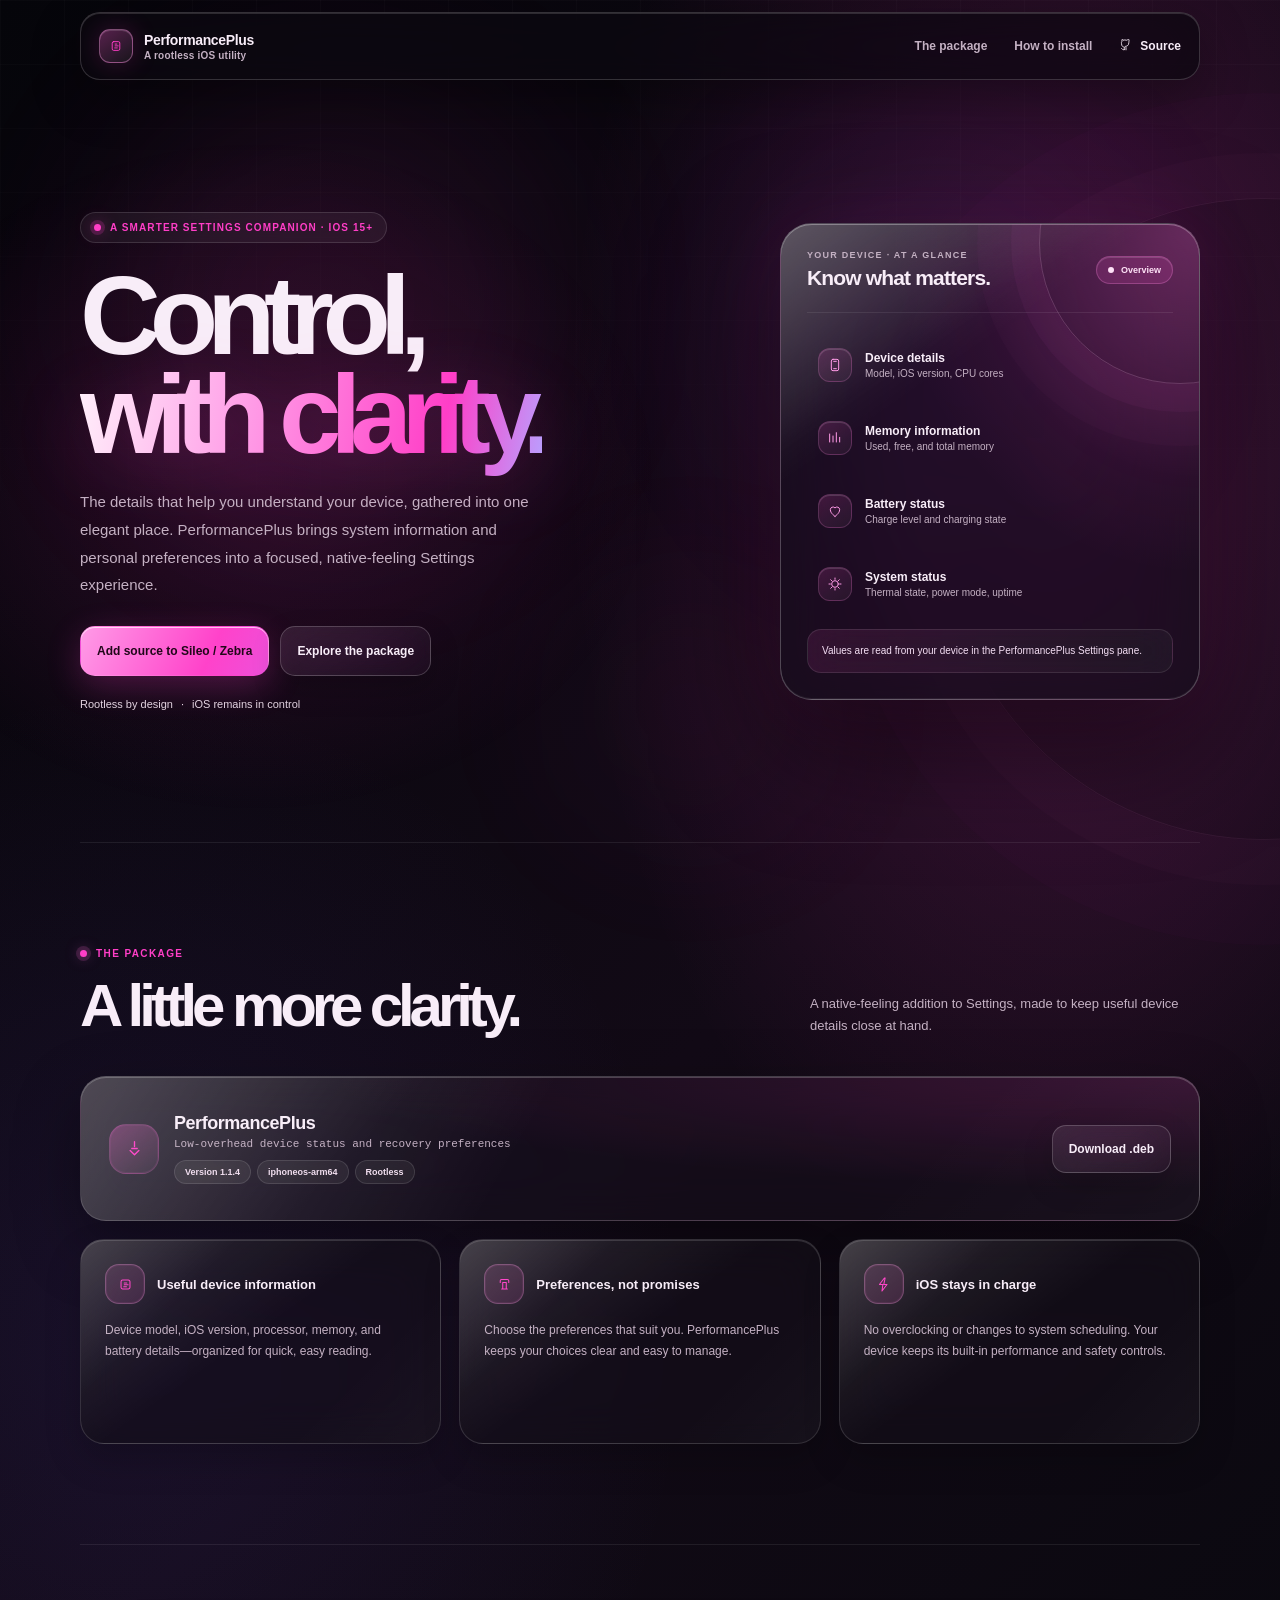
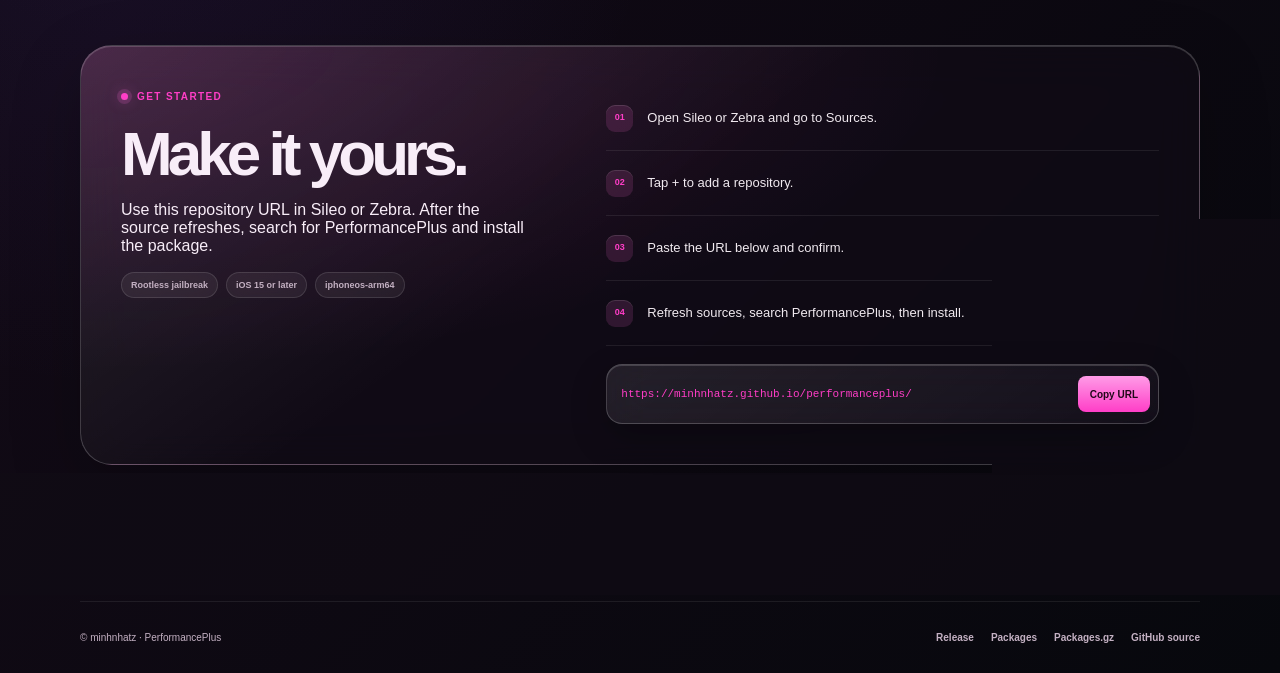
==== commit 1f23095b: "Bust cache for visual redesign Co-authored-by: Copilot <223556219+Copilot@users.noreply.github.com>" ====
--- a/repo/index.html
+++ b/repo/index.html
@@ -6,7 +6,7 @@
   <meta name="theme-color" content="#08070c">
   <meta name="description" content="PerformancePlus is a rootless iOS tweak for device information and userspace preferences.">
   <title>PerformancePlus — Control, with clarity</title>
-  <link rel="stylesheet" href="styles.css?v=7">
+  <link rel="stylesheet" href="styles.css?v=8">
   <script src="app.js?v=3" defer></script>
 </head>
 <body>
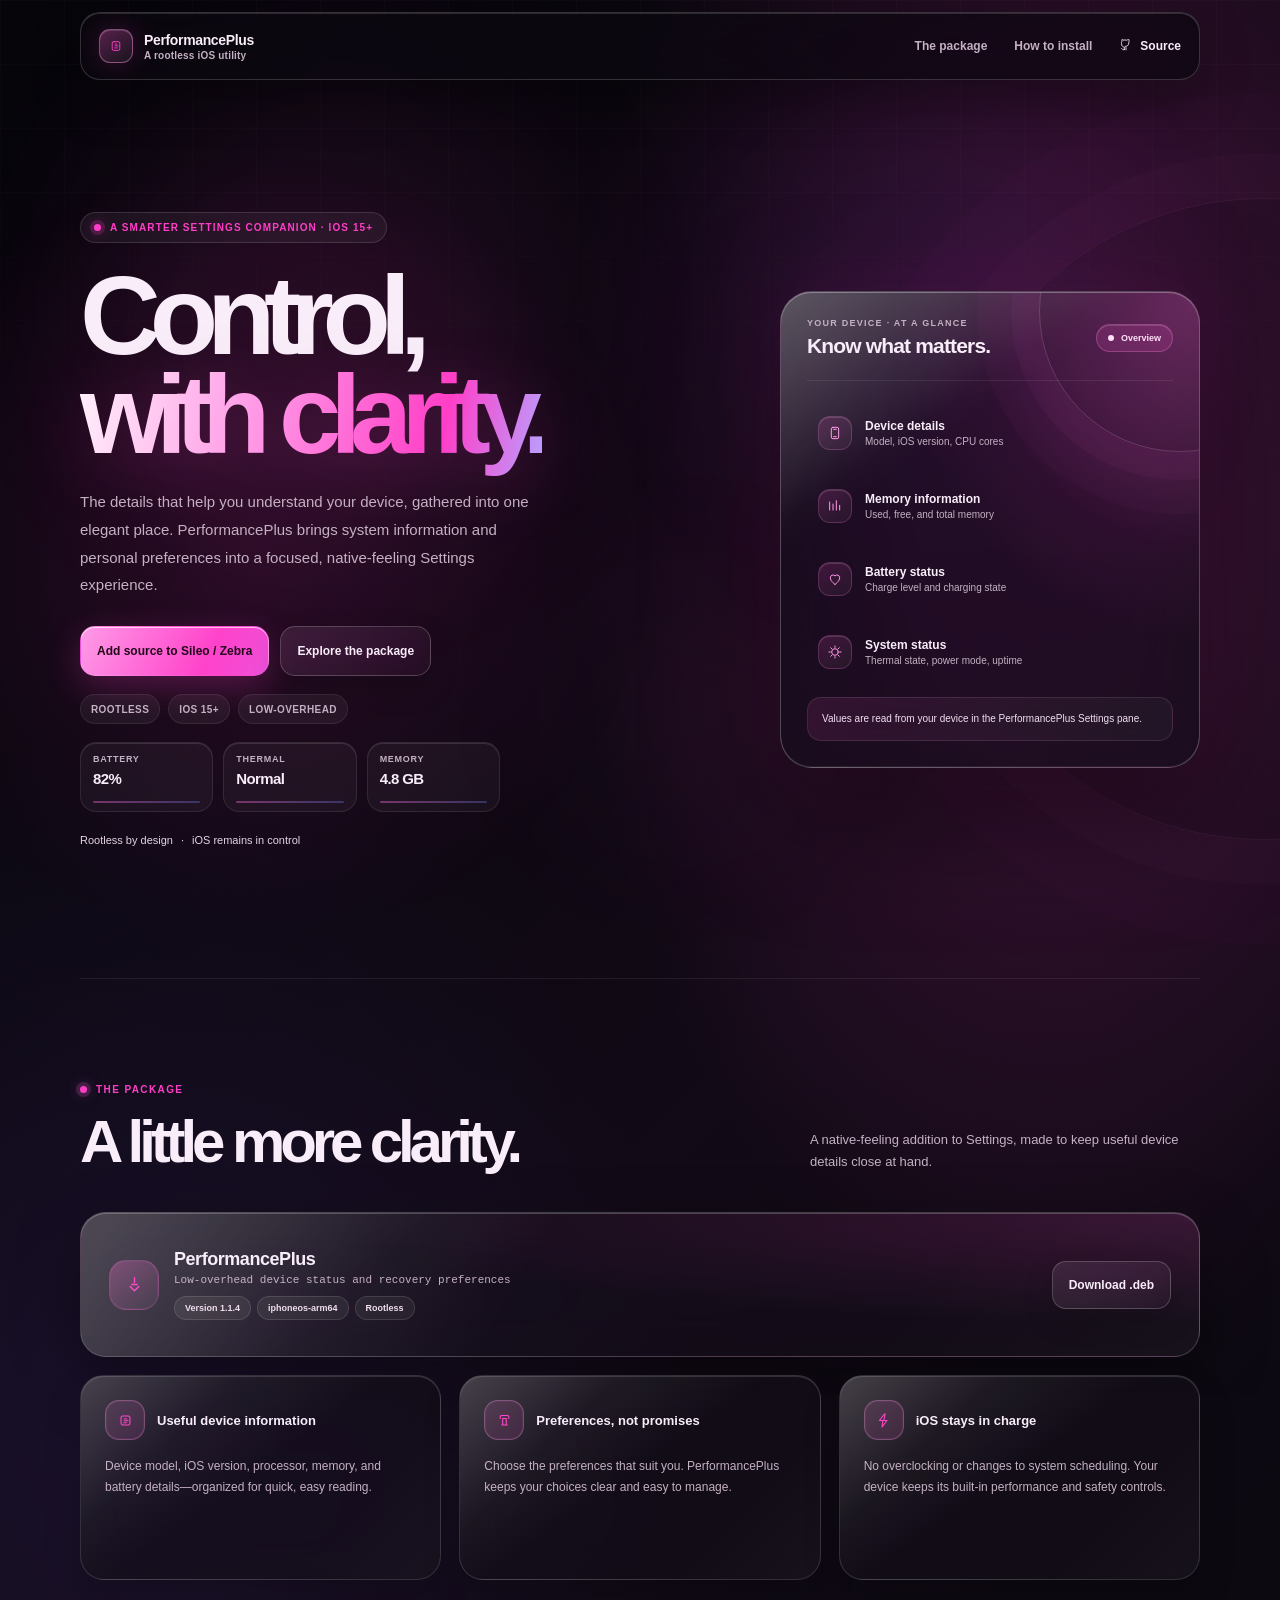
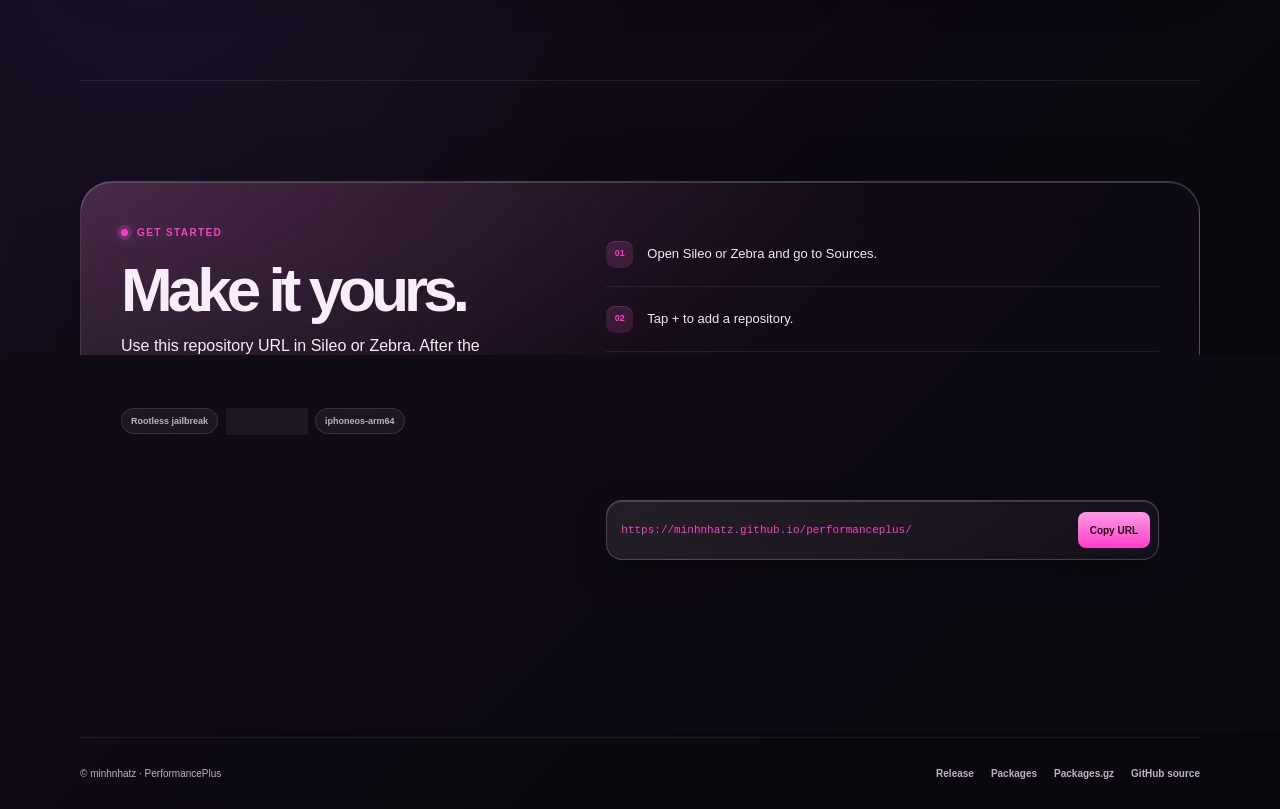
==== commit 2a3a4429: "Improve mobile landing page responsiveness Co-authored-by: Copilot <223556219+Copilot@users.noreply." ====
--- a/repo/index.html
+++ b/repo/index.html
@@ -40,6 +40,25 @@
         <div class="hero-actions">
           <a class="button button-primary" href="#install">Add source to Sileo / Zebra</a>
           <a class="button button-secondary" href="#package">Explore the package</a>
+        </div>
+        <div class="hero-badges" aria-label="PerformancePlus highlights">
+          <span>Rootless</span>
+          <span>iOS 15+</span>
+          <span>Low-overhead</span>
+        </div>
+        <div class="status-strip" aria-label="Device status summary">
+          <div class="status-pill">
+            <span class="status-label">Battery</span>
+            <strong>82%</strong>
+          </div>
+          <div class="status-pill">
+            <span class="status-label">Thermal</span>
+            <strong>Normal</strong>
+          </div>
+          <div class="status-pill">
+            <span class="status-label">Memory</span>
+            <strong>4.8 GB</strong>
+          </div>
         </div>
         <p class="hero-note">Rootless by design <span aria-hidden="true">·</span> iOS remains in control</p>
       </div>
--- a/repo/styles.css
+++ b/repo/styles.css
@@ -37,6 +37,7 @@
     radial-gradient(ellipse at 14% 36%, rgba(114, 133, 255, 0.08), transparent 30rem),
     linear-gradient(145deg, #06060b 0%, #100a13 54%, #080910 100%);
   overflow-x: hidden;
+  padding-top: env(safe-area-inset-top, 0px);
 }
 
 .bg-glow {
@@ -248,6 +249,72 @@
   flex-wrap: wrap;
   align-items: center;
   gap: 11px;
+}
+
+.hero-badges {
+  display: flex;
+  flex-wrap: wrap;
+  gap: 8px;
+  margin: 18px 0 0;
+}
+
+.hero-badges span {
+  display: inline-flex;
+  align-items: center;
+  min-height: 30px;
+  padding: 0 10px;
+  color: var(--muted);
+  background: rgba(255, 255, 255, 0.05);
+  border: 1px solid rgba(255, 255, 255, 0.08);
+  border-radius: 999px;
+  font-size: 10px;
+  font-weight: 700;
+  letter-spacing: 0.04em;
+  text-transform: uppercase;
+}
+
+.status-strip {
+  display: grid;
+  grid-template-columns: repeat(3, minmax(86px, 1fr));
+  gap: 10px;
+  max-width: 420px;
+  margin-top: 18px;
+}
+
+.status-pill {
+  position: relative;
+  display: flex;
+  flex-direction: column;
+  gap: 4px;
+  min-height: 70px;
+  padding: 11px 12px;
+  background: rgba(255, 255, 255, 0.04);
+  border: 1px solid rgba(255, 255, 255, 0.09);
+  border-radius: 16px;
+  box-shadow: inset 0 1px 0 rgba(255, 255, 255, 0.12);
+}
+
+.status-pill::before {
+  position: absolute;
+  inset: auto 12px 8px 12px;
+  height: 2px;
+  background: linear-gradient(90deg, rgba(255, 105, 214, 0.4), rgba(114, 133, 255, 0.3));
+  border-radius: 999px;
+  content: "";
+}
+
+.status-label {
+  color: var(--muted);
+  font-size: 9px;
+  font-weight: 700;
+  letter-spacing: 0.08em;
+  text-transform: uppercase;
+}
+
+.status-pill strong {
+  margin-top: 2px;
+  font-size: 15px;
+  letter-spacing: -0.04em;
 }
 
 .button {
@@ -853,12 +920,31 @@
   }
 
   .topbar {
+    position: sticky;
+    top: 0;
+    z-index: 10;
     min-height: 70px;
+    background: rgba(8, 7, 11, 0.82);
+    backdrop-filter: blur(16px);
+    -webkit-backdrop-filter: blur(16px);
+  }
+
+  .brand-caption {
+    display: none;
   }
 
   .nav-links {
-    gap: 16px;
+    display: flex;
+    flex-wrap: nowrap;
+    gap: 12px;
+    overflow-x: auto;
+    padding-bottom: 2px;
     font-size: 11px;
+    scrollbar-width: none;
+  }
+
+  .nav-links::-webkit-scrollbar {
+    display: none;
   }
 
   .nav-links a:first-child {
@@ -882,8 +968,28 @@
     font-size: 14px;
   }
 
+  .hero-actions {
+    display: grid;
+    gap: 10px;
+  }
+
+  .hero-badges {
+    margin-top: 12px;
+  }
+
+  .status-strip {
+    max-width: none;
+    grid-template-columns: repeat(3, minmax(0, 1fr));
+  }
+
+  .status-pill {
+    min-height: 60px;
+    padding: 10px 10px 12px;
+  }
+
   .hero-actions .button {
     min-height: 43px;
+    width: 100%;
     padding: 0 12px;
     font-size: 11px;
   }
@@ -922,6 +1028,26 @@
   .feature-card {
     min-height: 0;
     padding: 17px;
+  }
+
+  .install-layout {
+    gap: 18px;
+  }
+
+  .source-copy {
+    flex-wrap: wrap;
+    padding: 10px 10px 11px;
+  }
+
+  .source-copy code {
+    display: block;
+    width: 100%;
+    white-space: normal;
+    overflow-wrap: anywhere;
+  }
+
+  .source-copy button {
+    width: 100%;
   }
 
   .footer {
